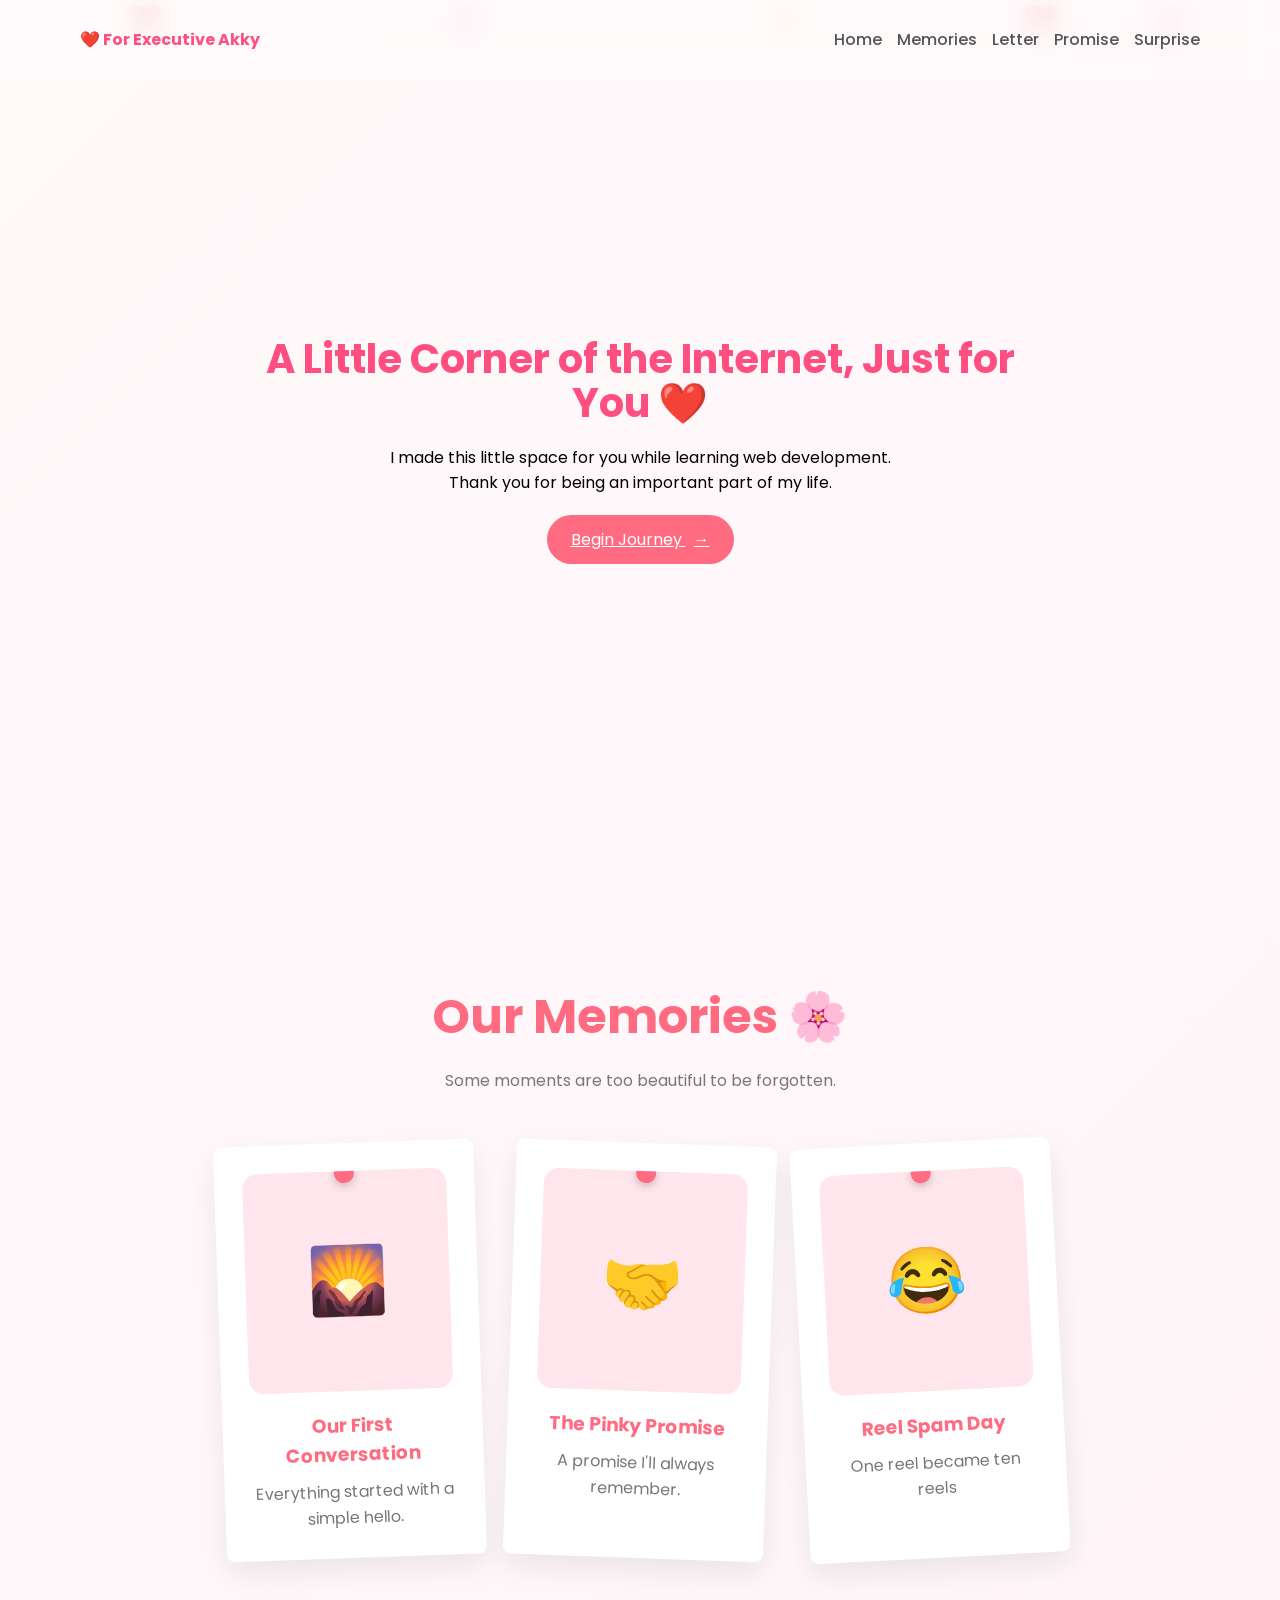
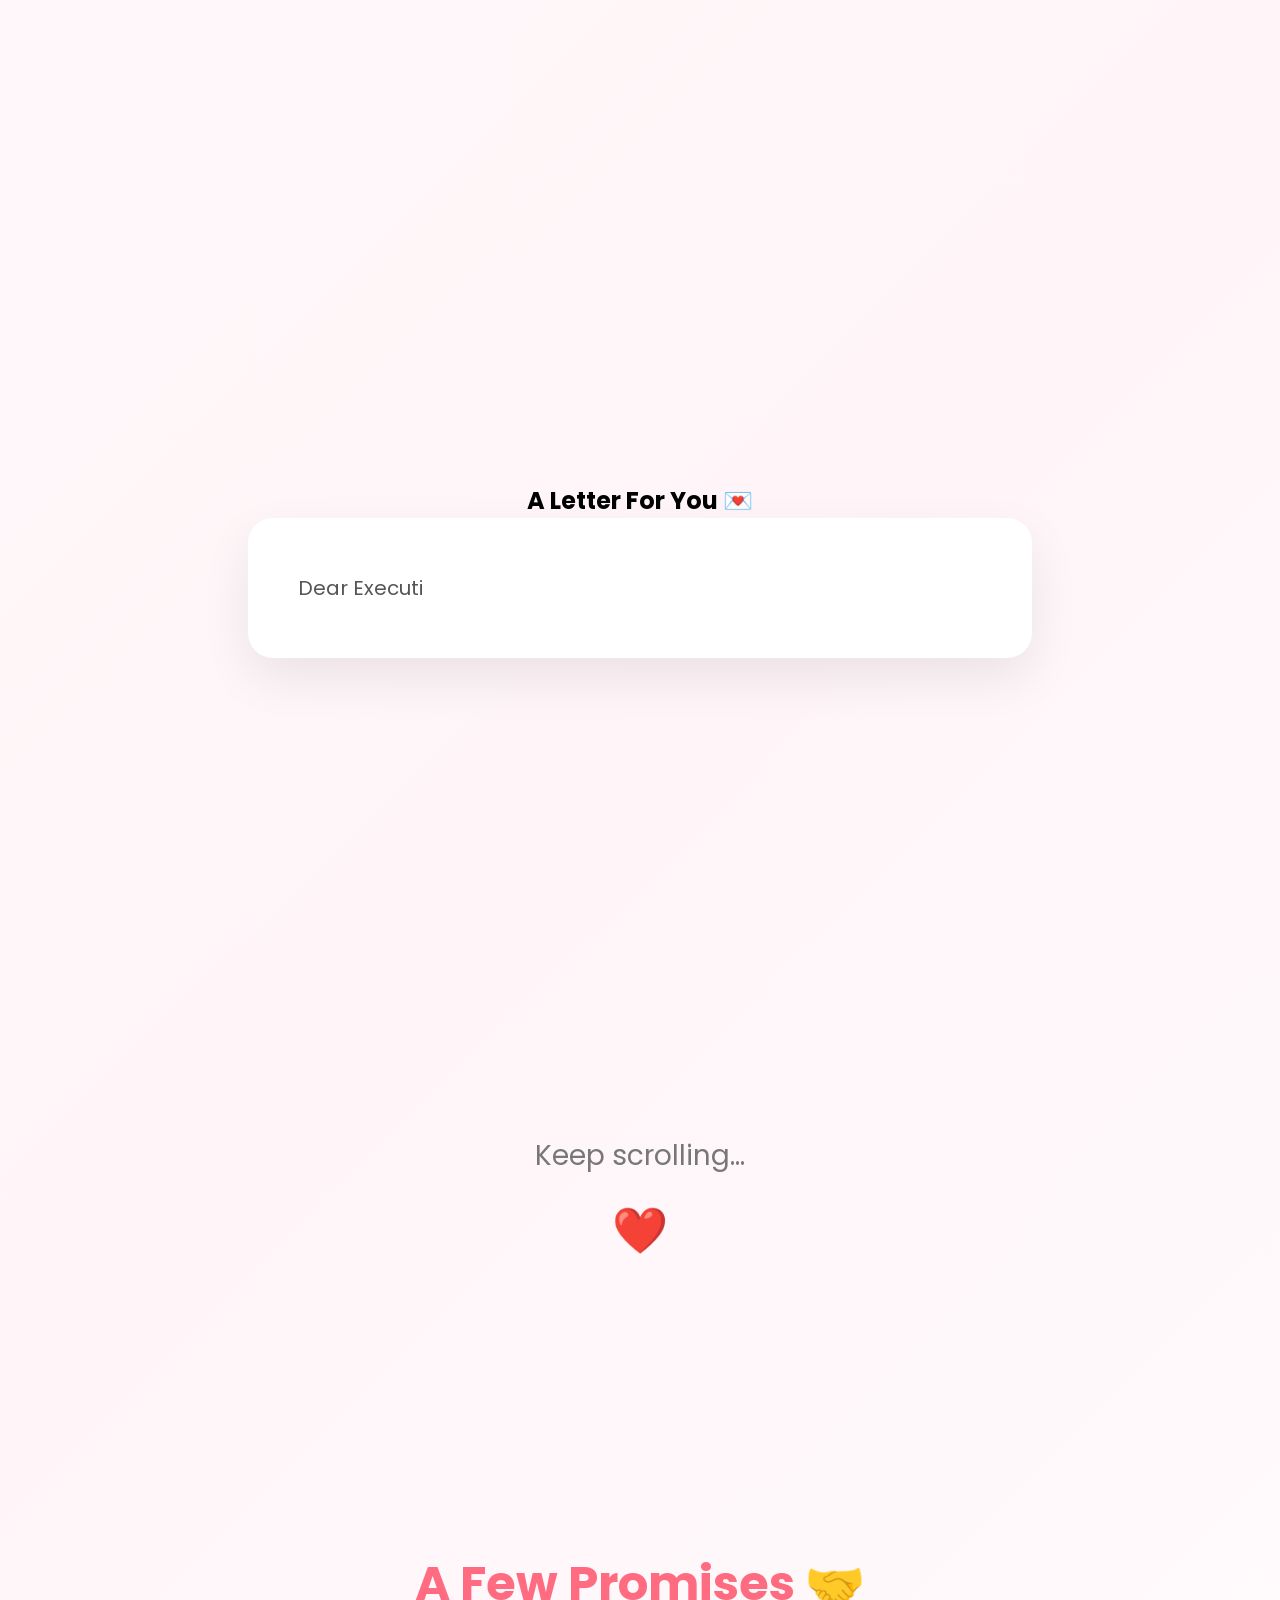
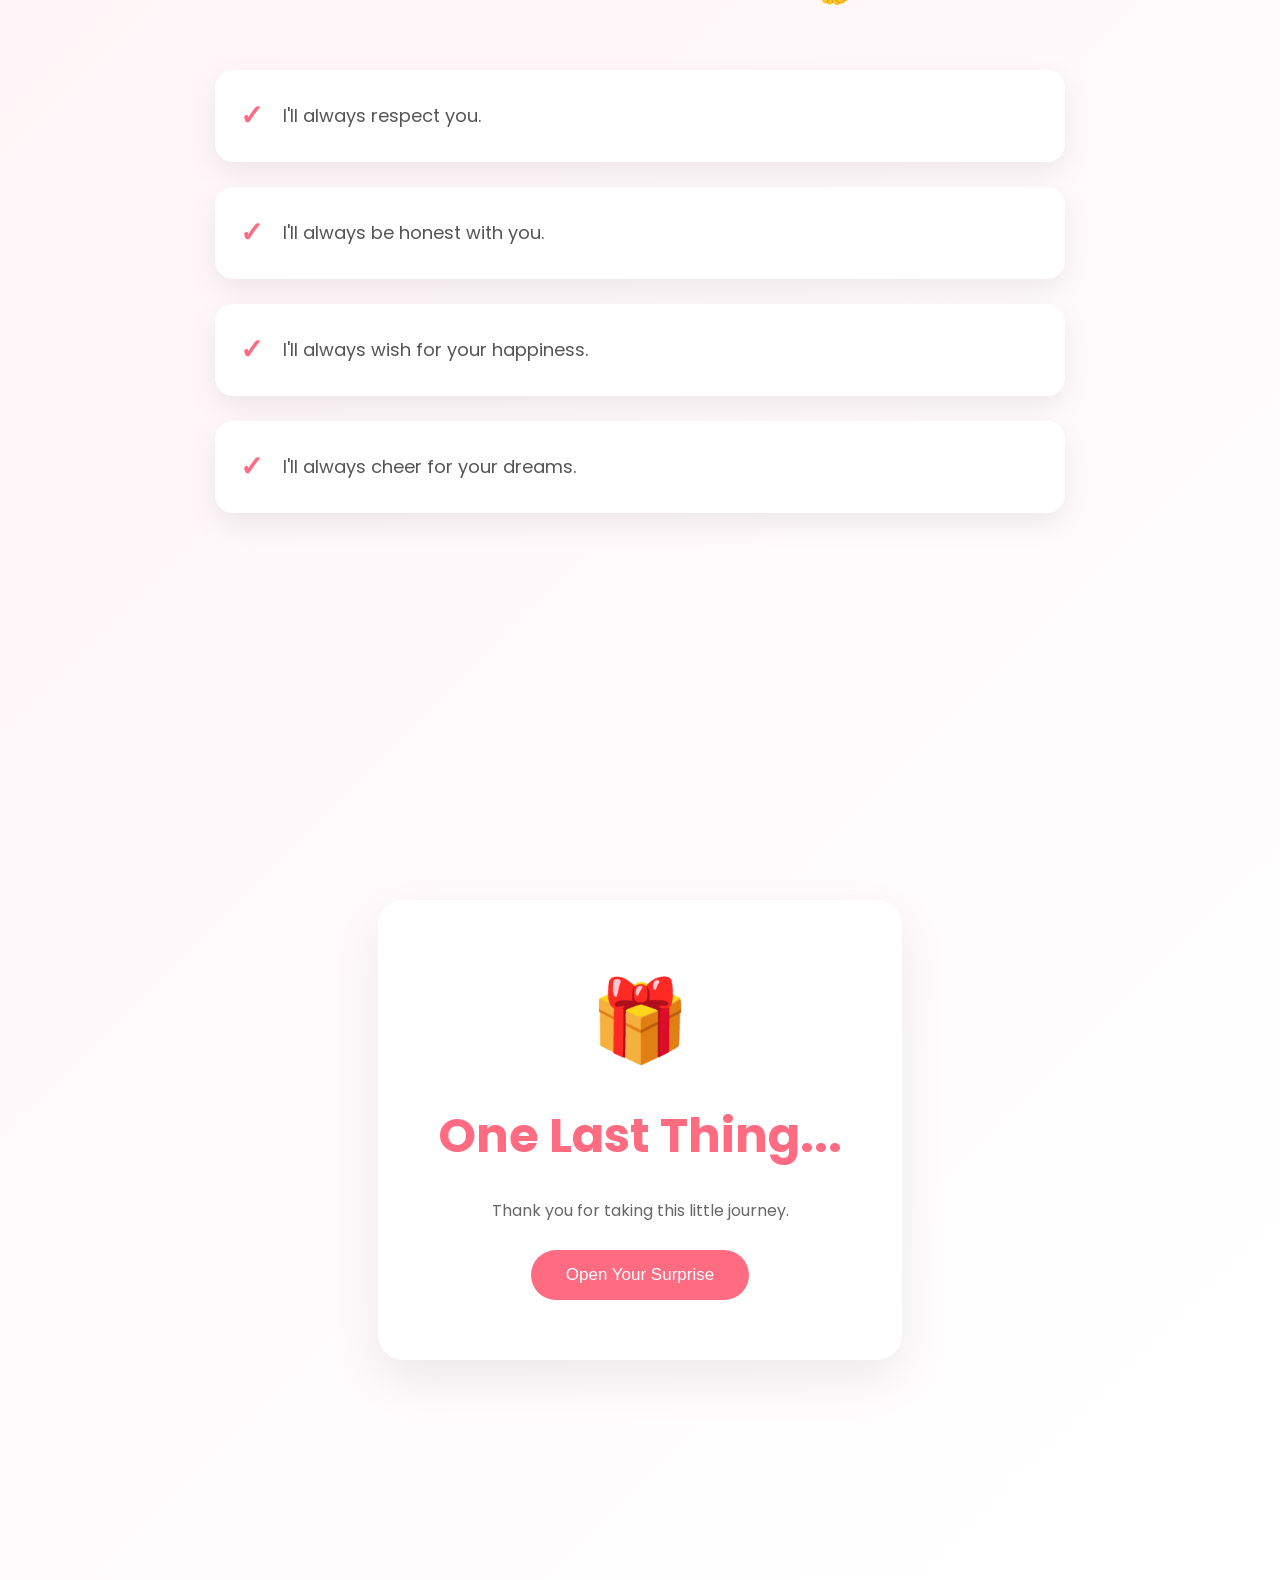
==== index.html @ 6af8c7a3 "Rename executive_akky.html to index.html" ====
<!DOCTYPE html>
<html>
    <head>
        <meta charset="UTF-8">

        <meta name="viewport"
        content="width=device-width, initial-scale=1.0">
        <title>For Executive Akky ❤️</title>
        <link rel ="stylesheet" href="akky.css">
        <link rel="preconnect" href="https://fonts.googleapis.com">

        <link rel="preconnect" href="https://fonts.gstatic.com" crossorigin>

        <link href="https://fonts.googleapis.com/css2?family=Poppins:wght@300;400;500;600;700&display=swap" rel="stylesheet">
    </head>
    <body>
        <div class="background">
            <span>❤️</span>
            <span>🌸</span>
            <span>✨</span>
            <span>❤️</span>
            <span>🌸</span>
        </div>
        
        <nav>
            <div class="logo">
                ❤️ For Executive Akky
            </div>
            <ul class="nav-links">
                <li><a href="">Home</a></li>
                <li><a href="">Memories</a></li>
                <li><a href="">Letter</a></li>
                <li><a href="">Promise</a></li>
                <li><a href="">Surprise</a></li>
            </ul>
        </nav>
        <section class="hero">
            <h1>A Little Corner of the Internet, Just for You ❤️</h1>
            <p>I made this little space for you while learning web development.<br>
            Thank you for being an important part of my life.</p>
            <a class="journey-btn" href="#memories" id="journeyBtn">Begin Journey <span>&rarr;</span></a>
        </section>
        <section id="memories" class="memories">

            <h2>Our Memories 🌸</h2>

            <p class="memory-text">
                Some moments are too beautiful to be forgotten.
            </p>

            <div class="memory-container">

                <div class="memory-card hidden">
                    <div class="photo">
                        <div class="pin"></div>
                        <div class="emoji">🌄</div>
                    </div>
                    <h3>Our First Conversation</h3>
                    <p>Everything started with a simple hello.</p>
                </div>

                <div class="memory-card hidden">
                    <div class="photo">
                        <div class="pin"></div>
                        <div class="emoji">🤝</div>
                    </div>
                    <h3>The Pinky Promise </h3>
                    <p>A promise I'll always remember.</p>
                </div>

                <div class="memory-card hidden">
                    <div class="photo">
                        <div class="pin"></div>
                        <div class="emoji">😂</div>
                    </div>
                    <h3>Reel Spam Day</h3>
                    <p>One reel became ten reels</p>
                </div>

            </div>

        </section>

        <section id="Letter" class="letter">
            <h2>A Letter For You 💌</h2>
            <div class="letter-box">
                <p id="typing-text"></p>
            </div>
        </section>

        <section class="scroll-message">
            <p>Keep scrolling...</p>
            <span>❤️</span>
        </section>

        <section id="promise" class="promise">

            <h2>A Few Promises 🤝</h2>

            <div class="promise-container">

                <div class="promise-item hidden">
                    <span>✓</span>
                    <p>I'll always respect you.</p>
                </div>

                <div class="promise-item hidden">
                    <span>✓</span>
                    <p>I'll always be honest with you.</p>
                </div>

                <div class="promise-item hidden">
                    <span>✓</span>
                    <p>I'll always wish for your happiness.</p>
                </div>

                <div class="promise-item hidden">
                    <span>✓</span>
                    <p>I'll always cheer for your dreams.</p>
                </div>

            </div>

        </section>

        <section id="surprise" class="surprise">

            <div class="gift-box">
                <div class="gift-icon">🎁</div>
                <h2>One Last Thing...</h2>
                <p>
                    Thank you for taking this little journey.
                </p>
                <button id="surpriseBtn">
                    Open Your Surprise
                </button>
            </div>

        </section>
        <script src="akky.js"></script>
    </body>
</html>
---- akky.css ----
*{
    margin: 0;
    padding: 0;
    box-sizing: border-box;
}
html{
    scroll-behavior: smooth;
}
body{
    font-family: "poppins", sans-serif;
    background: linear-gradient(
        135deg,#fff9fa,#fff5f8,#ffffff
    );
}
.background{
    position:fixed;
    inset:0;
    pointer-events:none;
    overflow:hidden;
    z-index:-1;
}
.background span{
    position:absolute;
    font-size:28px;
    animation:float 10s linear infinite;
    opacity:.18;
}
.background span:nth-child(1){
    left:10%;
    animation-delay:0s;
    animation-duration: 8s;
}
.background span:nth-child(2){
    left:35%;
    animation-delay:4s;
    animation-duration: 10s;
}
.background span:nth-child(3){
    left:60%;
    animation-delay:8s;
    animation-duration: 7s;
}
.background span:nth-child(4){
    left:80%;
    animation-delay:12s;
    animation-duration: 9s;
}
.background span:nth-child(5){
    left:90%;
    animation-delay:16s;
    animation-duration: 6s;
}
@keyframes float{
    from{
        transform:translateY(110vh);
    }
    to{
        transform:translateY(-120vh);
    }
}
nav{
    position: fixed;
    top: 0;
    left: 0;
    width: 100%;
    height: 80px;
    display: flex;
    justify-content: space-between;
    align-items: center;
    padding: 0 80px;
    background: rgba(255,255,255,0.25);
    backdrop-filter: blur(12px);
    -webkit-backdrop-filter: blur(12px);
    border-bottom: 1px solid rgba(255,255,255,0.3);
    z-index: 1000;

}
.nav-links{
    display: flex;
    gap: 15px;
    list-style: none;
}
.nav-links a{
    text-decoration: none;
    color: #555;
    font-weight: 500;
    position: relative;
}
.nav-links a::after{
    content: "";
    position: absolute;
    left: 0;
    bottom: -5px;
    width: 0%;
    height: 2px;
    background: #ff6b81;
    transition: 0.3s;
}
.nav-links a:hover::after{
    width:100%;
}
.logo{
    font-size: 1rem;
    font-weight: 700;
    color: #ff4f81;
}
.hero{
    display: flex;
    flex-direction: column;
    align-items: center;
    justify-content: center;
    text-align: center;
    height: calc(100vh - 80px);
    gap:20px;
    padding-top: 80px;
}
.hero h1{
    font-size: 2.5rem;
    font-weight: 700;
    line-height: 1.1;
    color: #ff4f81;
    max-width: 800px;
}
.hero p{
    font-size: 16px;
    padding: 0 20px;
}
.journey-btn{
    background: #ff6b81;
    color: white;
    border: none;
    padding: 12px 24px;
    border-radius: 30px;
    font-size: 16px;
    cursor: pointer;
    transition: all 0.3s ease;
}

.journey-btn:hover{
    background: #ff4f6f;
    transform: translateY(-4px);
    box-shadow: 0 15px 30px rgba(255,120,140,0.35);
}

.journey-btn span{
    margin-left: 8px;
    transition: 0.3s;
}

.journey-btn:hover span{
    margin-left: 14px;
}
.memories{
    min-height: 100vh;
    display: flex;
    flex-direction: column;
    justify-content: center;
    align-items: center;
    text-align: center;
    padding: 80px;
}
.memories h2{
    font-size: 3rem;
    color: #ff6b81;
    margin-bottom: 15px;
}
.memory-text{
    color:#777;
    margin-bottom: 50px;
}
.memory-container{
    display: flex;
    gap: 30px;
    flex-wrap: wrap;
    justify-content: center;
}
.memory-card{
    width:260px;
    background: #ffffff;
    padding: 20px;
    border-radius: 8px;
    border:8px solid white;
    box-shadow: 0 12px 30px rgba(0,0,0,0.08);
    transition: 0.4s ease;
    cursor: pointer;
}
.memory-card:hover{
    transform: translateY(-15px) rotate(0deg) scale(1.03);
    box-shadow: 0 20px 40px rgba(255, 107,129,0.2);
}
.photo{
    position: relative;
    width:100%;
    height: 220px;
    background: #ffe5ec;
    border-radius: 15px;
    display: flex;
    justify-content: center;
    align-items: center;
    overflow: hidden;
}
.pin{
    position:absolute;
    top:-8px;
    width:20px;
    height:20px;
    background: #ff6b81;
    border-radius: 50%;
    box-shadow: 0 3px 8px rgba(0,0,0,0.2);
}
.emoji{
    font-size: 65px;
}
.memory-card h3{
    margin-top: 20px;
    color: #ff6b81;
}
.memory-card p{
    margin-top: 10px;
    color: #777;
    line-height: 1.6;
}
.memory-card:nth-child(1){
    transform: rotate(-2deg);
}
.memory-card:nth-child(2){
    transform: rotate(2deg);
}
.memory-card:nth-child(3){
    transform: rotate(-3deg);
}
.letter{
    min-height: 100vh;
    display: flex;
    flex-direction: column;
    justify-content: center;
    align-items: center;
    padding: 80px;
}
.letter-box{
    width:70%;
    max-width: 900px;
    background: white;
    padding: 50px;
    border-radius: 25px;
    box-shadow: 0 20px 50px rgba(0,0,0,0.08);
}
#typing-text{
    font-size:20px;
    line-height: 2;
    color: #555;
}

.hidden{
    opacity: 0;
    transform: translateY(60px);
    transition: all 0.8s ease;
}
.show{
    opacity: 1;
    transform: translateY(0);
}
.scroll-message{
    min-height: 40vh;
    display: flex;
    flex-direction: column;
    justify-content: center;
    align-items: center;
}
.scroll-message p{
    font-size: 28px;
    color: #777;
    margin-bottom: 20px;
}
.scroll-message span{
    font-size: 45px;
    animation:heartbeat 1.5s infinite;
}

@keyframes heartbeat{
    0%{
        transform: scale(1);
    }
    50%{
        transform: scale(1.2);
    }
    100%{
        transform: scale(1);
    }
}

.promise{
    min-height:100vh;
    display: flex;
    flex-direction: column;
    justify-content: center;
    align-items: center;
    padding: 80px;
}
.promise h2{
    font-size: 3rem;
    color: #ff6b81;
    margin-bottom: 50px;
}
.promise-container{
    width: 100%;
    max-width: 850px;
    display: flex;
    flex-direction: column;
    gap: 25px;
}
.promise-item{
    background: white;
    padding: 25px;
    border-radius: 18px;
    display: flex;
    align-items: center;
    gap: 20px;
    box-shadow:0 10px 30px rgba(0,0,0,0.08) ;
}
.promise-item span{
    font-size: 28px;
    color: #ff6b81;
    font-weight: bold;
}
.promise-item p{
    color: #555;
    font-size: 18px;
}
.surprise{
    min-height: 100vh;
    display: flex;
    justify-content: center;
    align-items: center;
    padding: 80px;
}
.gift-box{
    background: white;
    padding: 60px;
    border-radius: 25px;
    text-align: center;
    max-width: 700px;
    box-shadow: 0 20px 50px rgba(0,0,0,0.08);
}
.gift-icon{
    font-size: 80px;
    margin-bottom: 20px;
}
.gift-box h2{
    color: #ff6b81;
    font-size: 3rem;
}
.gift-box p{
    color: #666;
    margin: 25px 0;
    line-height: 1.8;
}
#surpriseBtn{
    background:#ff6b81;
    color:white;
    border:none;
    padding:15px 35px;
    border-radius:40px;
    cursor:pointer;
    font-size:17px;
    transition:.3s;
}
#surpriseBtn:hover{
    transform: translateY(-5px);
    background: #ff4f81;
}
@media (max-width:768px){
    nav{
        padding: 0 20px;
        height: 70px;
    }
}
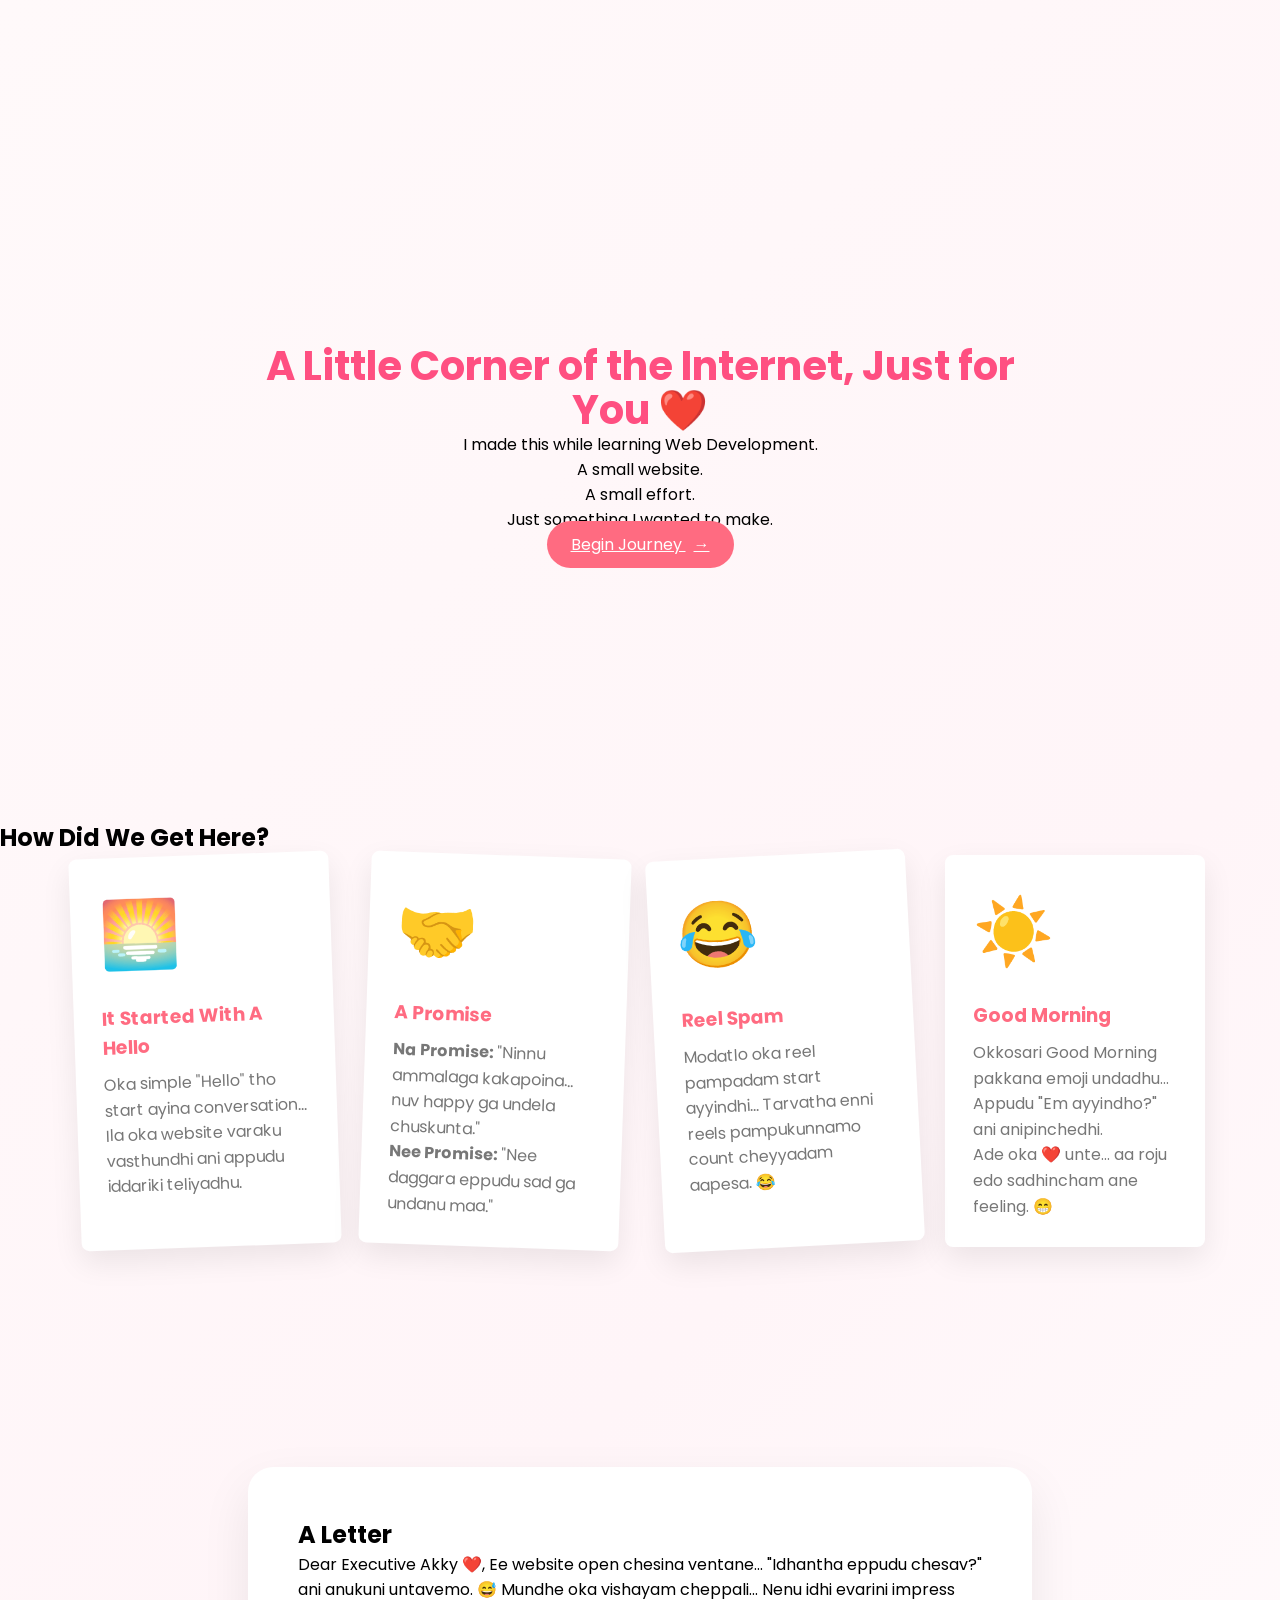
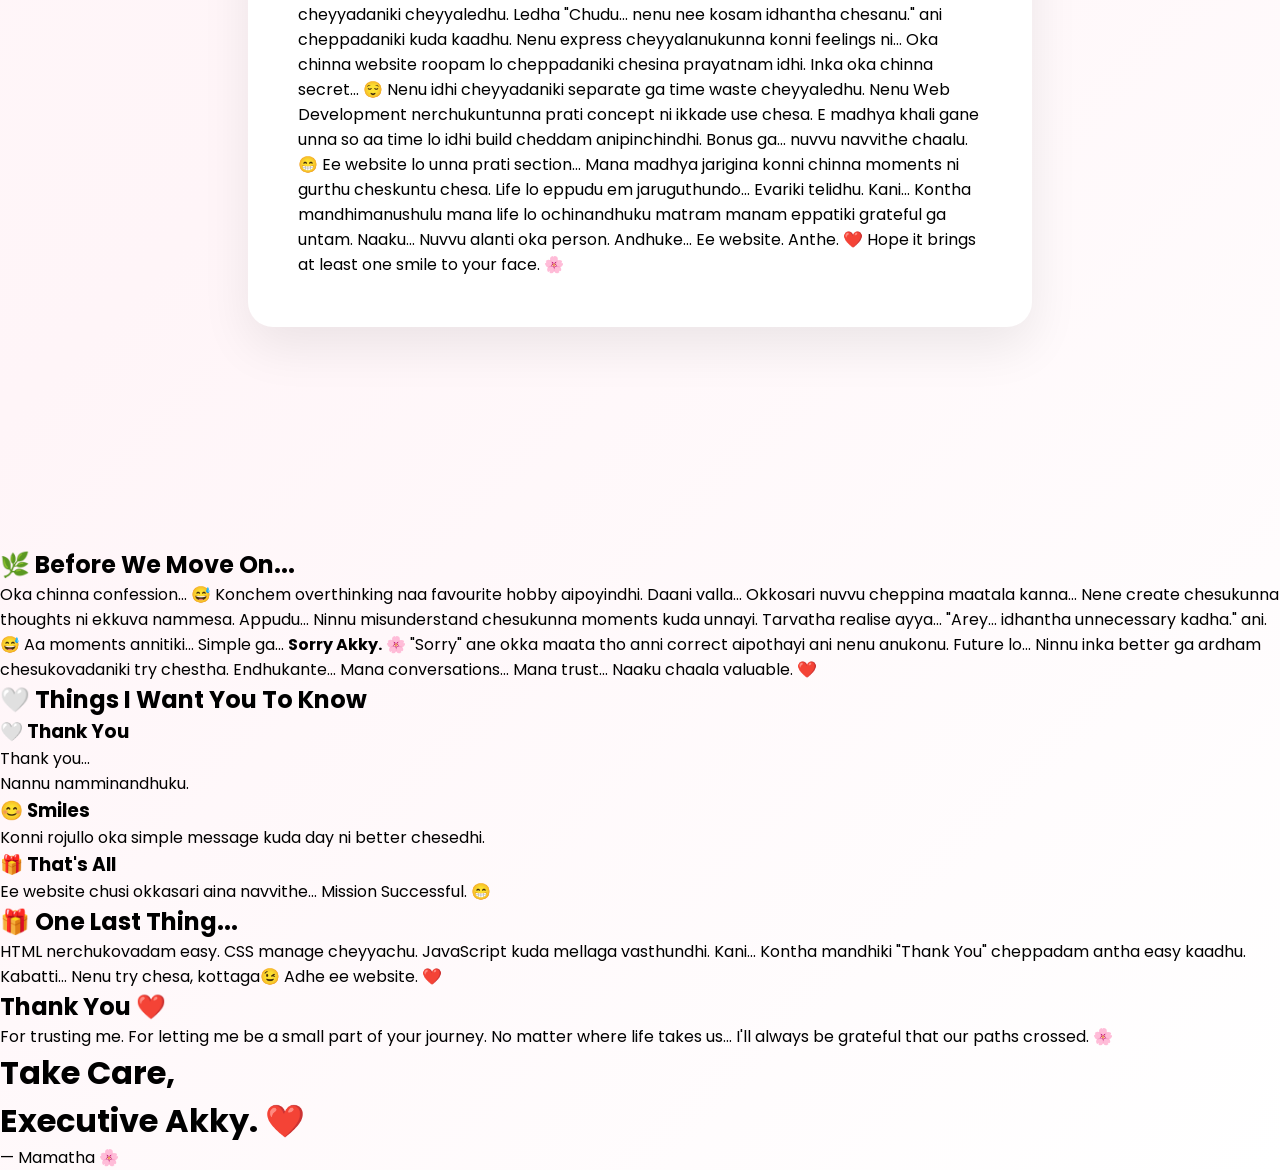
==== commit e39c7533: "Refactor index.html structure and content" ====
--- a/index.html
+++ b/index.html
@@ -1,142 +1,419 @@
 <!DOCTYPE html>
-<html>
-    <head>
-        <meta charset="UTF-8">
-
-        <meta name="viewport"
-        content="width=device-width, initial-scale=1.0">
-        <title>For Executive Akky ❤️</title>
-        <link rel ="stylesheet" href="akky.css">
-        <link rel="preconnect" href="https://fonts.googleapis.com">
-
-        <link rel="preconnect" href="https://fonts.gstatic.com" crossorigin>
-
-        <link href="https://fonts.googleapis.com/css2?family=Poppins:wght@300;400;500;600;700&display=swap" rel="stylesheet">
-    </head>
-    <body>
-        <div class="background">
-            <span>❤️</span>
-            <span>🌸</span>
-            <span>✨</span>
-            <span>❤️</span>
-            <span>🌸</span>
+<html lang="en">
+<head>
+    <meta charset="UTF-8">
+    <meta name="viewport" content="width=device-width, initial-scale=1.0">
+    <title>For Executive Akky ❤️</title>
+
+    <link rel="stylesheet" href="akky.css">
+
+    <link rel="preconnect" href="https://fonts.googleapis.com">
+    <link rel="preconnect" href="https://fonts.gstatic.com" crossorigin>
+
+    <link href="https://fonts.googleapis.com/css2?family=Poppins:wght@300;400;500;600;700&display=swap" rel="stylesheet">
+</head>
+
+<body>
+
+
+
+
+<!-- ================= HERO ================= -->
+
+<section id="hero" class="hero">
+
+    <div class="hero-content">
+
+        <h1>
+            A Little Corner of the Internet,
+            Just for You ❤️
+        </h1>
+
+        <p>
+
+            I made this while learning
+            Web Development.
+
+            <br>
+
+            A small website.<br>
+            A small effort.<br>
+            Just something I wanted to make.
+        </p>
+
+        <a href="#journey" class="journey-btn">
+
+            Begin Journey
+            <span>&rarr;</span>
+
+        </a>
+
+    </div>
+
+</section>
+
+
+<!-- ================= HOW DID WE GET HERE ================= -->
+
+<section id="journey" class="journey">
+
+    <h2>How Did We Get Here?</h2>
+
+
+    <div class="memory-container">
+
+
+        <div class="memory-card">
+
+            <div class="emoji">🌅</div>
+
+            <h3>It Started With A Hello</h3>
+
+            <p>
+
+                Oka simple "Hello" tho start ayina conversation...
+
+                Ila oka website varaku vasthundhi ani
+
+                appudu iddariki teliyadhu.
+
+            </p>
+
         </div>
-        
-        <nav>
-            <div class="logo">
-                ❤️ For Executive Akky
-            </div>
-            <ul class="nav-links">
-                <li><a href="">Home</a></li>
-                <li><a href="">Memories</a></li>
-                <li><a href="">Letter</a></li>
-                <li><a href="">Promise</a></li>
-                <li><a href="">Surprise</a></li>
-            </ul>
-        </nav>
-        <section class="hero">
-            <h1>A Little Corner of the Internet, Just for You ❤️</h1>
-            <p>I made this little space for you while learning web development.<br>
-            Thank you for being an important part of my life.</p>
-            <a class="journey-btn" href="#memories" id="journeyBtn">Begin Journey <span>&rarr;</span></a>
-        </section>
-        <section id="memories" class="memories">
-
-            <h2>Our Memories 🌸</h2>
-
-            <p class="memory-text">
-                Some moments are too beautiful to be forgotten.
+
+
+
+        <div class="memory-card">
+
+            <div class="emoji">🤝</div>
+
+            <h3>A Promise</h3>
+
+            <p>
+
+                <strong>Na Promise:</strong>
+
+                "Ninnu ammalaga kakapoina...
+
+                nuv happy ga undela chuskunta."
+
+                <br>
+
+                <strong>Nee Promise:</strong>
+
+                "Nee daggara eppudu sad ga undanu maa."
+
             </p>
 
-            <div class="memory-container">
-
-                <div class="memory-card hidden">
-                    <div class="photo">
-                        <div class="pin"></div>
-                        <div class="emoji">🌄</div>
-                    </div>
-                    <h3>Our First Conversation</h3>
-                    <p>Everything started with a simple hello.</p>
-                </div>
-
-                <div class="memory-card hidden">
-                    <div class="photo">
-                        <div class="pin"></div>
-                        <div class="emoji">🤝</div>
-                    </div>
-                    <h3>The Pinky Promise </h3>
-                    <p>A promise I'll always remember.</p>
-                </div>
-
-                <div class="memory-card hidden">
-                    <div class="photo">
-                        <div class="pin"></div>
-                        <div class="emoji">😂</div>
-                    </div>
-                    <h3>Reel Spam Day</h3>
-                    <p>One reel became ten reels</p>
-                </div>
-
-            </div>
-
-        </section>
-
-        <section id="Letter" class="letter">
-            <h2>A Letter For You 💌</h2>
-            <div class="letter-box">
-                <p id="typing-text"></p>
-            </div>
-        </section>
-
-        <section class="scroll-message">
-            <p>Keep scrolling...</p>
-            <span>❤️</span>
-        </section>
-
-        <section id="promise" class="promise">
-
-            <h2>A Few Promises 🤝</h2>
-
-            <div class="promise-container">
-
-                <div class="promise-item hidden">
-                    <span>✓</span>
-                    <p>I'll always respect you.</p>
-                </div>
-
-                <div class="promise-item hidden">
-                    <span>✓</span>
-                    <p>I'll always be honest with you.</p>
-                </div>
-
-                <div class="promise-item hidden">
-                    <span>✓</span>
-                    <p>I'll always wish for your happiness.</p>
-                </div>
-
-                <div class="promise-item hidden">
-                    <span>✓</span>
-                    <p>I'll always cheer for your dreams.</p>
-                </div>
-
-            </div>
-
-        </section>
-
-        <section id="surprise" class="surprise">
-
-            <div class="gift-box">
-                <div class="gift-icon">🎁</div>
-                <h2>One Last Thing...</h2>
-                <p>
-                    Thank you for taking this little journey.
-                </p>
-                <button id="surpriseBtn">
-                    Open Your Surprise
-                </button>
-            </div>
-
-        </section>
-        <script src="akky.js"></script>
-    </body>
+        </div>
+
+
+
+        <div class="memory-card">
+
+            <div class="emoji">😂</div>
+
+            <h3>Reel Spam</h3>
+
+            <p>
+
+                Modatlo oka reel pampadam start ayyindhi...
+
+                Tarvatha enni reels pampukunnamo
+
+                count cheyyadam aapesa. 😂
+
+            </p>
+
+        </div>
+
+
+
+        <div class="memory-card">
+
+            <div class="emoji">☀️</div>
+
+            <h3>Good Morning</h3>
+
+            <p>
+
+                Okkosari Good Morning pakkana emoji undadhu...
+
+                Appudu "Em ayyindho?"
+
+                ani anipinchedhi.
+
+                <br>
+
+                Ade oka ❤️ unte...
+
+                aa roju edo sadhincham ane feeling. 😁
+
+            </p>
+
+        </div>
+
+    </div>
+
+</section>
+
+
+<!-- ================= LETTER ================= -->
+
+<section id="letter" class="letter">
+
+    <div class="letter-box">
+
+        <h2> A Letter</h2>
+
+        <div class="letter-content">
+
+            <p>
+
+                Dear Executive Akky ❤️,
+
+                Ee website open chesina ventane...
+
+                "Idhantha eppudu chesav?"
+                ani anukuni untavemo. 😅
+
+                Mundhe oka vishayam cheppali...
+
+                Nenu idhi evarini impress cheyyadaniki cheyyaledhu.
+
+                Ledha "Chudu...
+                nenu nee kosam idhantha chesanu."
+
+                ani cheppadaniki kuda kaadhu.
+
+                Nenu express cheyyalanukunna konni feelings ni...
+
+                Oka chinna website roopam lo cheppadaniki chesina prayatnam idhi.
+
+                Inka oka chinna secret... 😌
+
+                Nenu idhi cheyyadaniki separate ga time waste cheyyaledhu.
+
+                Nenu Web Development nerchukuntunna prati concept ni ikkade use chesa.
+
+                E madhya khali gane unna 
+                so aa time lo idhi build cheddam anipinchindhi.
+
+                Bonus ga...
+
+                nuvvu navvithe chaalu. 😁
+
+                Ee website lo unna prati section...
+
+                Mana madhya jarigina konni chinna moments ni gurthu cheskuntu chesa.
+
+                Life lo eppudu em jaruguthundo...
+
+                Evariki telidhu.
+
+                Kani...
+
+                Kontha mandhimanushulu mana life lo ochinandhuku matram
+
+                manam eppatiki grateful ga untam.
+
+                Naaku...
+
+                Nuvvu alanti oka person.
+
+                Andhuke...
+
+                Ee website.
+
+                Anthe. ❤️
+
+                Hope it brings at least one smile to your face. 🌸
+
+            </p>
+
+        </div>
+
+    </div>
+
+</section>
+
+
+
+<!-- ================= APOLOGY ================= -->
+
+<section id="apology" class="apology">
+
+<h2>🌿 Before We Move On...</h2>
+
+<div class="apology-box">
+
+<p>
+
+Oka chinna confession... 😅
+
+Konchem overthinking naa favourite hobby aipoyindhi.
+
+Daani valla...
+
+Okkosari nuvvu cheppina maatala kanna...
+
+Nene create chesukunna thoughts ni ekkuva nammesa.
+
+Appudu...
+
+Ninnu misunderstand chesukunna moments kuda unnayi.
+
+Tarvatha realise ayya...
+
+"Arey... idhantha unnecessary kadha."
+
+ani. 😅
+
+Aa moments annitiki...
+
+Simple ga...
+
+<b>Sorry Akky.</b> 🌸
+
+"Sorry" ane okka maata tho anni correct aipothayi ani nenu anukonu.
+
+Future lo...
+
+Ninnu inka better ga ardham chesukovadaniki try chestha.
+
+Endhukante...
+
+Mana conversations...
+
+Mana trust...
+
+Naaku chaala valuable. ❤️
+
+</p>
+
+</div>
+
+</section>
+
+
+<!-- ================= THINGS ================= -->
+
+<section id="thoughts" class="thoughts">
+
+<h2>🤍 Things I Want You To Know</h2>
+
+<div class="thought-container">
+
+<div class="thought-card">
+<h3>🤍 Thank You</h3>
+<p>Thank you...<br> Nannu namminandhuku.</p>
+</div>
+
+<div class="thought-card">
+<h3>😊 Smiles</h3>
+<p>Konni rojullo oka simple message kuda day ni better chesedhi.</p>
+</div>
+
+<div class="thought-card">
+<h3>🎁 That's All</h3>
+<p>Ee website chusi okkasari aina navvithe... Mission Successful. 😁</p>
+</div>
+
+</div>
+
+</section>
+
+
+<!-- ================= ENDING ================= -->
+
+<section id="ending" class="ending">
+
+<h2>🎁 One Last Thing...</h2>
+
+<p>
+
+HTML nerchukovadam easy.
+
+CSS manage cheyyachu.
+
+JavaScript kuda mellaga vasthundhi.
+
+Kani...
+
+Kontha mandhiki 
+
+"Thank You"
+
+cheppadam antha easy kaadhu.
+
+Kabatti...
+
+Nenu try chesa, kottaga😉
+
+Adhe ee website. ❤️
+
+</p>
+
+</section>
+
+
+
+<!-- ================= THANK YOU ================= -->
+
+<section class="thank-you">
+
+<h2>Thank You ❤️</h2>
+
+<p>
+
+For trusting me.
+
+For letting me be
+
+a small part of your journey.
+
+No matter where life takes us...
+
+I'll always be grateful that
+
+our paths crossed.
+
+🌸
+
+</p>
+
+</section>
+
+
+<!-- ================= FINAL GOODBYE ================= -->
+
+
+
+    <div class="black-screen">
+
+    <div class="black-content">
+
+        <h1>
+
+            Take Care,
+
+            <br>
+
+            Executive Akky. ❤️
+
+        </h1>
+
+        <p>
+
+            — Mamatha 🌸
+
+        </p>
+
+    </div>
+
+    </div>
+
+<script src="akky.js"></script>
+
+</body>
 </html>
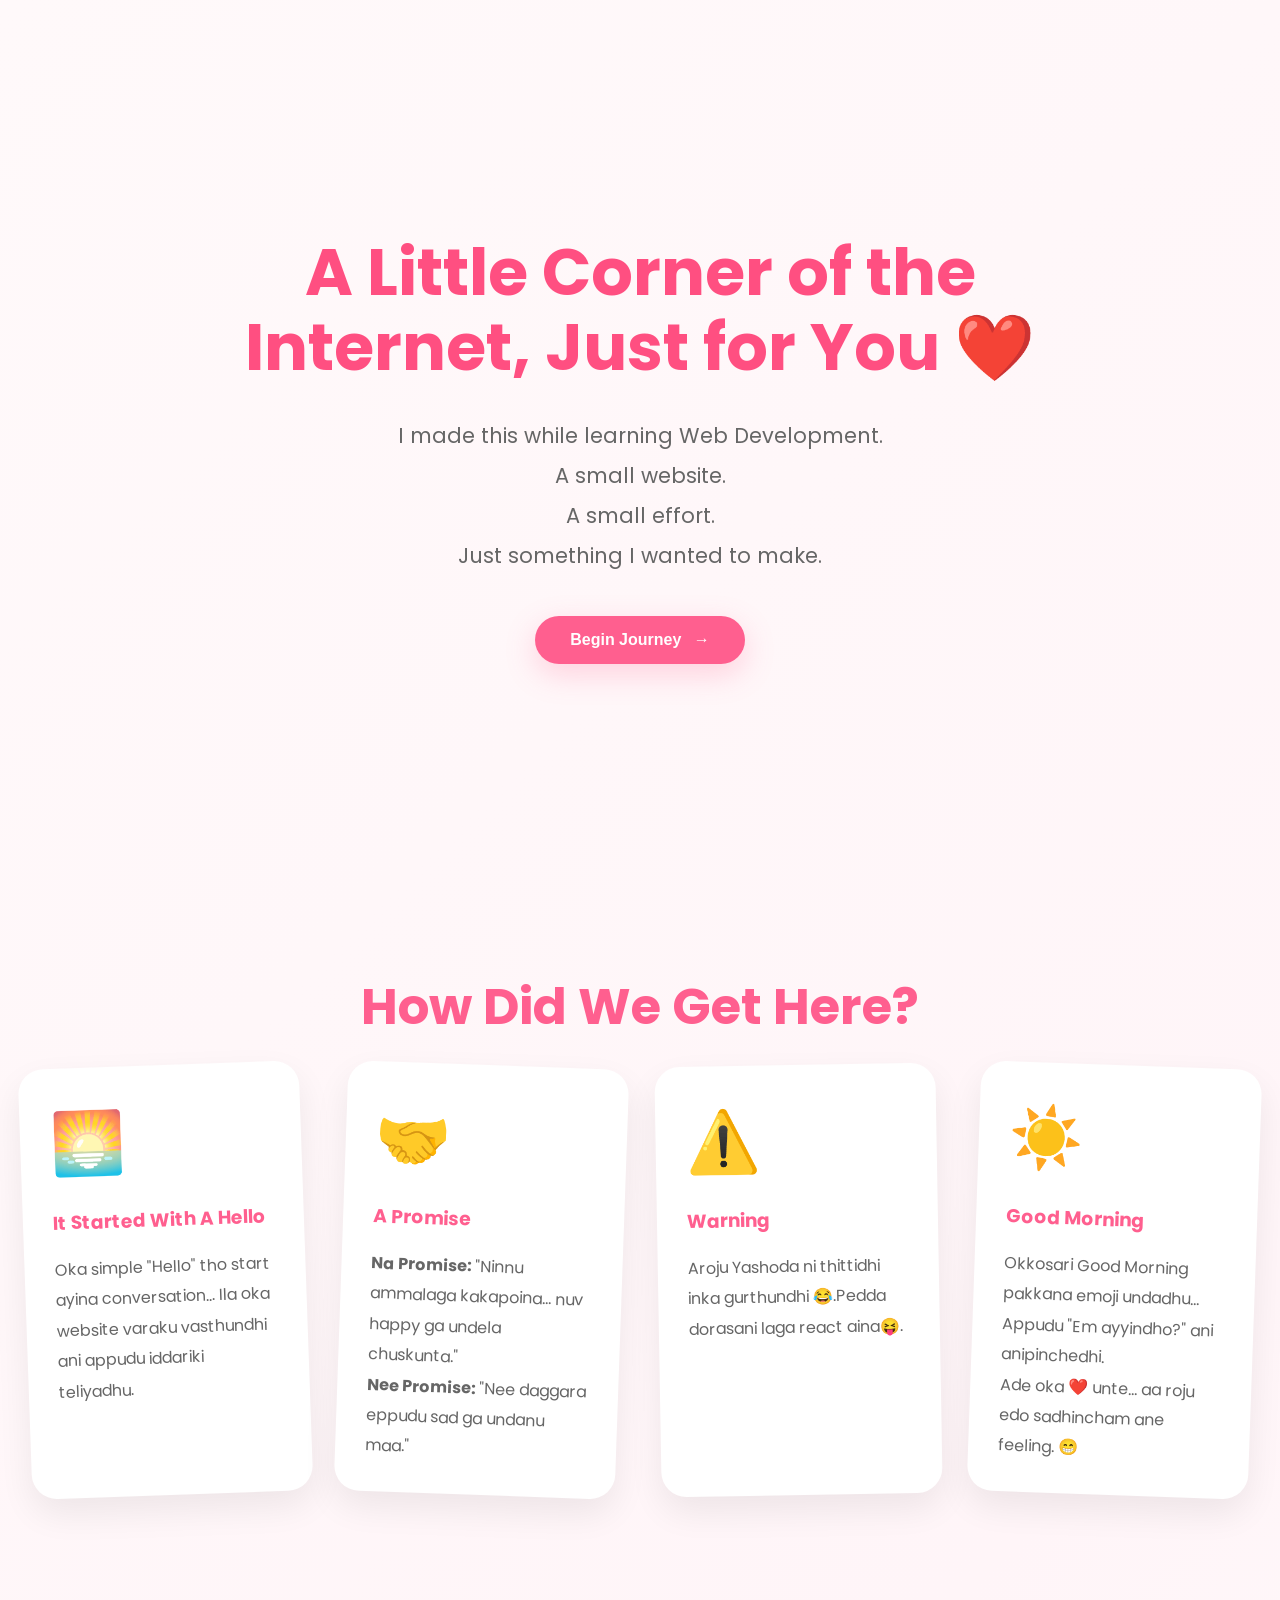
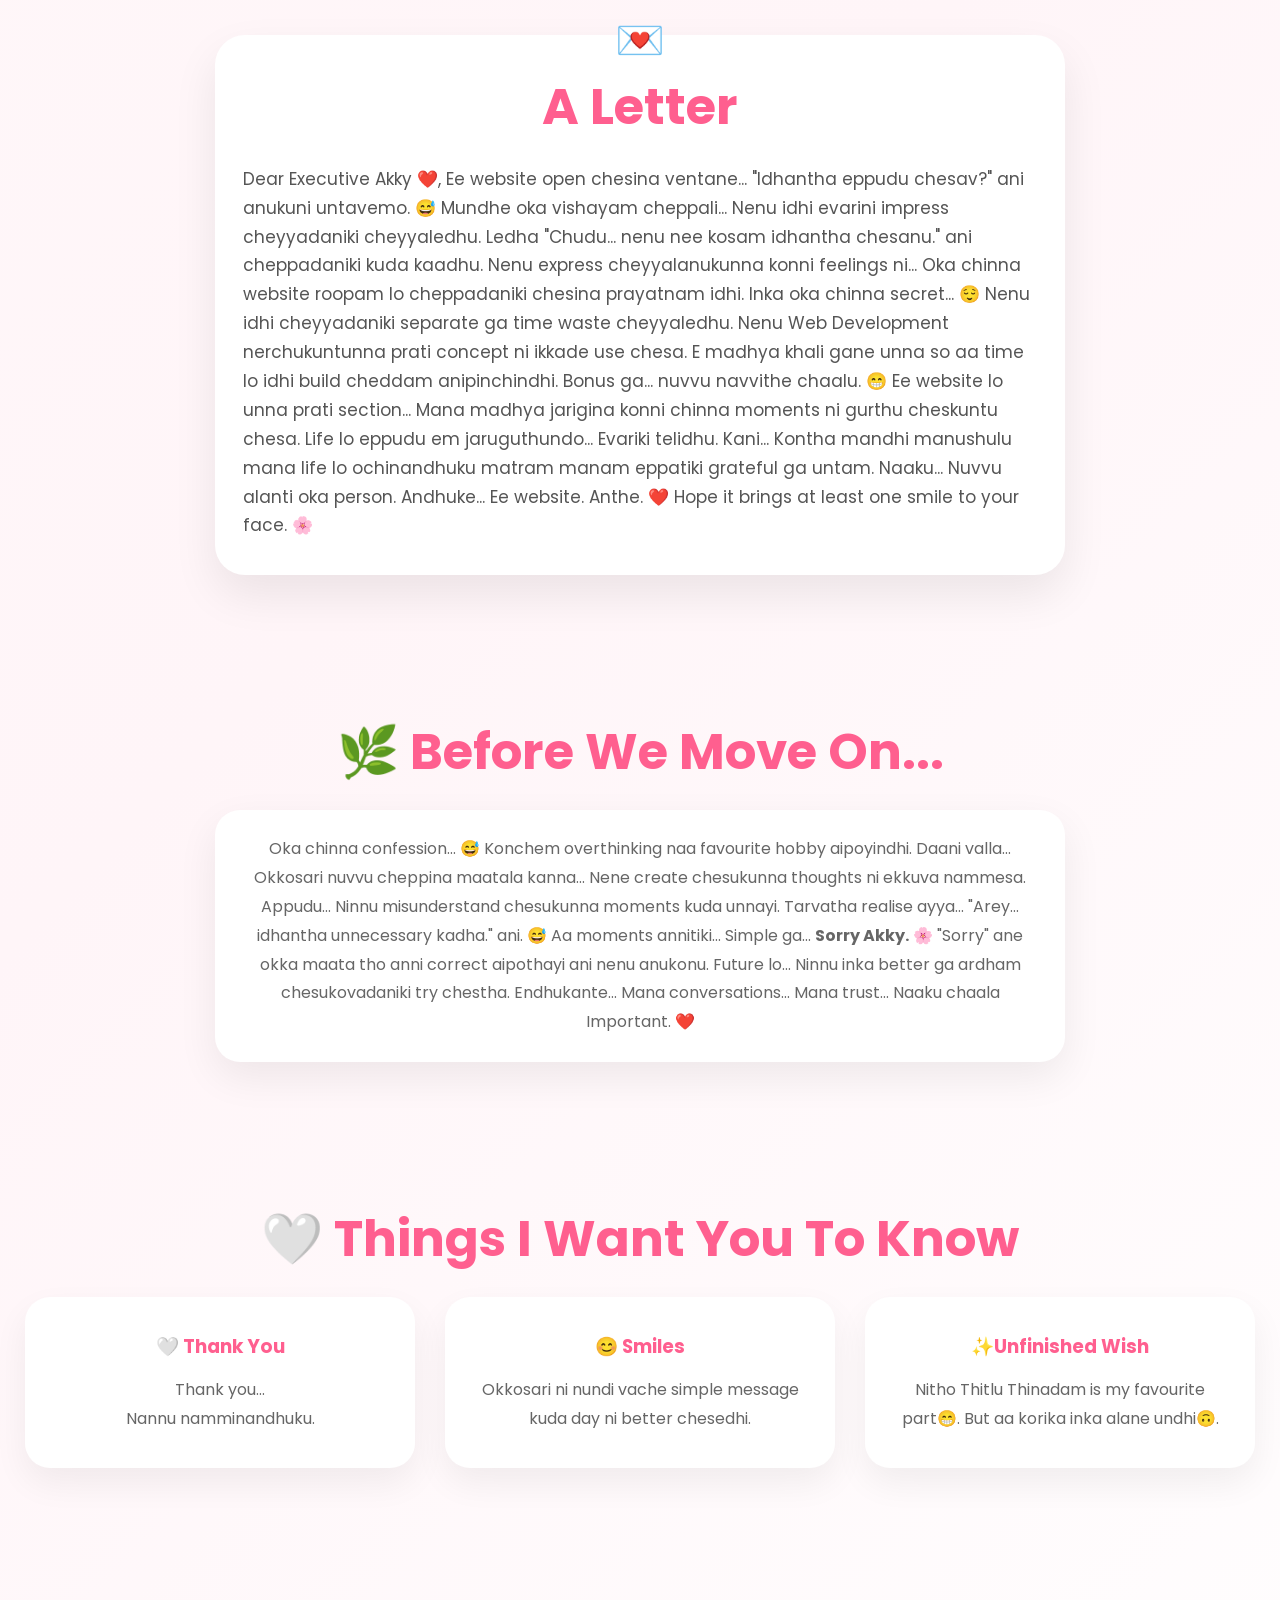
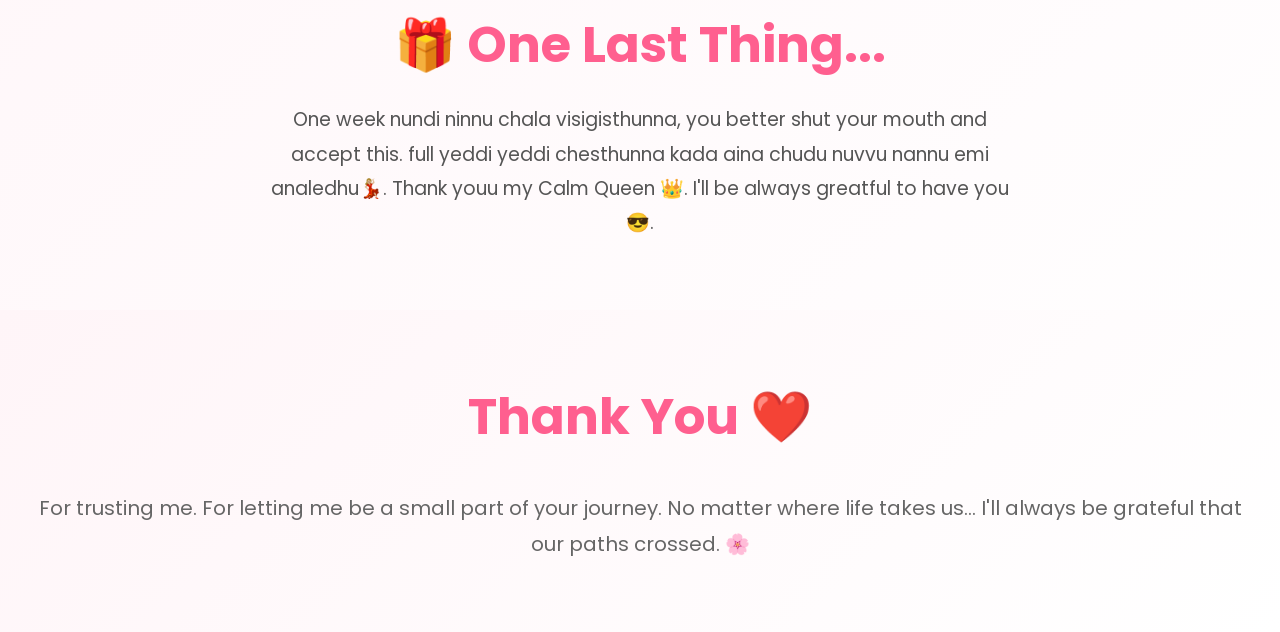
==== commit e8041e28: "Update index.html" ====
--- a/index.html
+++ b/index.html
@@ -111,17 +111,13 @@
 
         <div class="memory-card">
 
-            <div class="emoji">😂</div>
-
-            <h3>Reel Spam</h3>
+            <div class="emoji">⚠️</div>
+
+            <h3>Warning</h3>
 
             <p>
 
-                Modatlo oka reel pampadam start ayyindhi...
-
-                Tarvatha enni reels pampukunnamo
-
-                count cheyyadam aapesa. 😂
+                Aroju Yashoda ni thittidhi inka gurthundhi 😂.Pedda dorasani laga react aina😝.
 
             </p>
 
@@ -213,7 +209,7 @@
 
                 Kani...
 
-                Kontha mandhimanushulu mana life lo ochinandhuku matram
+                Kontha mandhi manushulu mana life lo ochinandhuku matram
 
                 manam eppatiki grateful ga untam.
 
@@ -287,7 +283,7 @@
 
 Mana trust...
 
-Naaku chaala valuable. ❤️
+Naaku chaala Important. ❤️
 
 </p>
 
@@ -311,12 +307,12 @@
 
 <div class="thought-card">
 <h3>😊 Smiles</h3>
-<p>Konni rojullo oka simple message kuda day ni better chesedhi.</p>
+<p>Okkosari ni nundi vache simple message kuda day ni better chesedhi.</p>
 </div>
 
 <div class="thought-card">
-<h3>🎁 That's All</h3>
-<p>Ee website chusi okkasari aina navvithe... Mission Successful. 😁</p>
+<h3>✨Unfinished Wish</h3>
+<p>Nitho Thitlu Thinadam is my favourite part😁. But aa korika inka alane undhi🙃. </p>
 </div>
 
 </div>
@@ -331,26 +327,11 @@
 <h2>🎁 One Last Thing...</h2>
 
 <p>
-
-HTML nerchukovadam easy.
-
-CSS manage cheyyachu.
-
-JavaScript kuda mellaga vasthundhi.
-
-Kani...
-
-Kontha mandhiki 
-
-"Thank You"
-
-cheppadam antha easy kaadhu.
-
-Kabatti...
-
-Nenu try chesa, kottaga😉
-
-Adhe ee website. ❤️
++One week nundi ninnu chala visigisthunna, you better shut your mouth and accept this. 
+full yeddi yeddi chesthunna kada aina chudu nuvvu nannu emi analedhu💃🏼.
+Thank youu my Calm Queen 👑.
+I'll be always greatful to have you😎.
 
 </p>
 
--- a/akky.css
+++ b/akky.css
@@ -1,377 +1,705 @@
+/* ===========================
+        GLOBAL
+=========================== */
+
 *{
-    margin: 0;
-    padding: 0;
-    box-sizing: border-box;
-}
+    margin:0;
+    padding:0;
+    box-sizing:border-box;
+}
+
 html{
-    scroll-behavior: smooth;
-}
+    scroll-behavior:smooth;
+}
+
 body{
-    font-family: "poppins", sans-serif;
-    background: linear-gradient(
-        135deg,#fff9fa,#fff5f8,#ffffff
+
+    font-family:'Poppins',sans-serif;
+
+    background:linear-gradient(
+        135deg,
+        #fff9fa,
+        #fff5f8,
+        #ffffff
     );
-}
-.background{
+
+    color:#444;
+
+    overflow-x:hidden;
+
+}
+
+
+/* ===========================
+        HERO
+=========================== */
+
+.hero{
+
+    min-height:100vh;
+
+    display:flex;
+
+    justify-content:center;
+
+    align-items:center;
+
+    text-align:center;
+
+    padding:40px 25px;
+
+}
+
+.hero-content{
+
+    max-width:850px;
+
+}
+
+.hero h1{
+
+    font-size:65px;
+
+    line-height:1.15;
+
+    color:#ff4f81;
+
+    margin-bottom:30px;
+
+}
+
+.hero p{
+
+    font-size:21px;
+
+    color:#666;
+
+    line-height:1.9;
+
+    margin-bottom:40px;
+
+}
+
+.journey-btn{
+
+    display:inline-block;
+
+    text-decoration:none;
+
+    background:#ff5f8f;
+
+    color:white;
+
+    padding:15px 35px;
+
+    border-radius:50px;
+
+    font-weight:600;
+
+    transition:.4s;
+
+    box-shadow:0 10px 30px rgba(255,95,143,.25);
+
+}
+
+.journey-btn span{
+
+    margin-left:8px;
+
+    transition:.3s;
+
+}
+
+.journey-btn:hover{
+
+    transform:translateY(-6px);
+
+    background:#ff4377;
+
+    box-shadow:0 20px 40px rgba(255,95,143,.35);
+
+}
+
+.journey-btn:hover span{
+
+    margin-left:15px;
+
+}
+
+/* ===========================
+      SECTION COMMON
+=========================== */
+
+section{
+
+    padding:70px 25px;
+
+}
+
+section h2{
+
+    text-align:center;
+
+    font-size:50px;
+
+    color:#ff5f8f;
+
+    margin-bottom:20px;
+
+}
+
+.section-subtitle{
+
+    text-align:center;
+
+    color:#888;
+
+    margin-bottom:70px;
+
+    font-size:18px;
+
+}
+
+/* ===========================
+      JOURNEY
+=========================== */
+
+.memory-container{
+
+    display:grid;
+
+    grid-template-columns:repeat(auto-fit,minmax(280px,1fr));
+
+    gap:35px;
+    width:100%;
+
+}
+
+.memory-card{
+
+    background:white;
+    width:100%;
+    max-width:420px;
+
+    padding:30px;
+
+    border-radius:25px;
+
+    transition:.4s;
+
+    box-shadow:0 15px 35px rgba(0,0,0,.07);
+
+    cursor:pointer;
+
+    position:relative;
+
+    overflow:hidden;
+
+}
+
+.memory-card::before{
+
+    content:"";
+
+    position:absolute;
+
+    width:100%;
+
+    height:5px;
+
+    left:0;
+
+    top:0;
+
+    background:#ff5f8f;
+
+    transform:scaleX(0);
+
+    transition:.4s;
+
+}
+
+.memory-card:hover::before{
+
+    transform:scaleX(1);
+
+}
+
+.memory-card:hover{
+
+    transform:translateY(-12px);
+
+    box-shadow:0 20px 45px rgba(255,95,143,.20);
+
+}
+
+.emoji{
+
+    font-size:60px;
+
+    margin-bottom:20px;
+
+}
+
+.memory-card h3{
+
+    color:#ff5f8f;
+
+    margin-bottom:18px;
+
+}
+
+.memory-card p{
+
+    line-height:1.9;
+
+    color:#666;
+
+}
+
+/* Cute random rotation */
+
+.memory-card:nth-child(1){
+
+    transform:rotate(-2deg);
+
+}
+
+.memory-card:nth-child(2){
+
+    transform:rotate(2deg);
+
+}
+
+.memory-card:nth-child(3){
+
+    transform:rotate(-1deg);
+
+}
+
+.memory-card:nth-child(4){
+
+    transform:rotate(2deg);
+
+}
+
+.memory-card:nth-child(1):hover,
+.memory-card:nth-child(2):hover,
+.memory-card:nth-child(3):hover,
+.memory-card:nth-child(4):hover{
+
+    transform:translateY(-12px) rotate(0deg);
+
+}
+/* ===========================
+        LETTER
+=========================== */
+
+.letter{
+
+    display:flex;
+
+    justify-content:center;
+
+    align-items:center;
+
+}
+
+.letter-box{
+    width:100%;
+
+    max-width:850px;
+
+    background:white;
+
+    padding:35px 28px;
+
+    border-radius:30px;
+
+    box-shadow:0 20px 45px rgba(0,0,0,.08);
+
+    position:relative;
+
+}
+
+.letter-box::before{
+
+    content:"💌";
+
+    position:absolute;
+
+    top:-25px;
+
+    left:50%;
+
+    transform:translateX(-50%);
+
+    font-size:40px;
+
+}
+
+.letter-content{
+
+    margin-top:20px;
+
+}
+
+.letter-content p{
+
+    line-height:1.7;
+
+    color:#555;
+
+    font-size:17px;
+
+}
+
+/* ===========================
+        APOLOGY
+=========================== */
+
+.apology{
+
+    text-align:center;
+
+}
+
+.apology-box{
+
+    max-width:850px;
+
+    margin:auto;
+
+    background:#fff;
+
+    padding:25px;
+
+    border-radius:25px;
+
+    box-shadow:0 15px 40px rgba(0,0,0,.07);
+
+}
+
+.apology-box p{
+
+    line-height:1.8;
+
+    color:#666;
+
+}
+
+/* ===========================
+        THOUGHTS
+=========================== */
+
+.thought-container{
+
+    display:grid;
+
+    grid-template-columns:repeat(auto-fit,minmax(240px,1fr));
+
+    gap:30px;
+    width: 100%;
+
+}
+
+.thought-card{
+
+    background:white;
+    width:100%;
+    max-width: 420px;
+    margin: auto;
+
+    padding:35px;
+
+    border-radius:25px;
+
+    text-align:center;
+
+    transition:.35s;
+
+    box-shadow:0 15px 35px rgba(0,0,0,.06);
+
+}
+
+.thought-card:hover{
+
+    transform:translateY(-10px);
+
+    box-shadow:0 20px 40px rgba(255,95,143,.18);
+
+}
+
+.thought-card h3{
+
+    color:#ff5f8f;
+
+    margin-bottom:15px;
+
+}
+
+.thought-card p{
+
+    color:#666;
+
+    line-height:1.8;
+
+}
+
+/* ===========================
+        ENDING
+=========================== */
+
+.ending{
+
+    text-align:center;
+
+}
+
+.ending p{
+
+    max-width:750px;
+
+    margin:auto;
+
+    line-height:1.8;
+
+    font-size:19px;
+
+    color:#555;
+
+}
+
+/* ===========================
+      THANK YOU
+=========================== */
+
+.thank-you{
+
+    text-align:center;
+
+    background:linear-gradient(
+        135deg,
+        #fff5f8,
+        #ffffff
+    );
+
+}
+
+.thank-you h2{
+
+    margin-bottom:35px;
+
+}
+
+.thank-you p{
+
+    font-size:20px;
+
+    color:#666;
+
+    line-height:1.8;
+
+}
+
+/* ===========================
+      SCROLL ANIMATION
+=========================== */
+
+.memory-card,
+.thought-card,
+.letter-box,
+.apology-box{
+
+    transition:.6s;
+
+}
+
+.memory-card:hover,
+.thought-card:hover{
+
+    transform:translateY(-10px);
+
+}
+
+/* ===========================
+      RESPONSIVE
+=========================== */
+
+@media (max-width:768px){
+
+.hero{
+
+padding:40px 20px;
+
+}
+
+.hero h1{
+
+font-size:2.4rem;
+
+}
+
+.hero p{
+
+font-size:1rem;
+
+}
+
+.journey-btn{
+
+padding:14px 26px;
+
+font-size:15px;
+
+}
+
+section{
+
+padding:60px 20px;
+
+}
+
+section h2{
+
+font-size:2rem;
+
+}
+
+.memory-container,
+.thought-container{
+
+grid-template-columns:1fr;
+
+}
+
+.memory-card,
+.thought-card{
+
+max-width:100%;
+
+}
+
+.letter-box,
+.apology-box{
+
+padding:25px;
+
+}
+
+.letter-content p,
+.apology-box p,
+.ending p,
+.thank-you p{
+
+font-size:16px;
+
+line-height:1.8;
+
+}
+
+.goodbye-content h1{
+
+font-size:2rem;
+
+}
+
+.signature{
+
+font-size:16px;
+
+}
+
+}
+/* ===========================
+      CINEMATIC ENDING
+=========================== */
+
+.black-screen{
+
     position:fixed;
-    inset:0;
-    pointer-events:none;
-    overflow:hidden;
-    z-index:-1;
-}
-.background span{
-    position:absolute;
-    font-size:28px;
-    animation:float 10s linear infinite;
-    opacity:.18;
-}
-.background span:nth-child(1){
-    left:10%;
-    animation-delay:0s;
-    animation-duration: 8s;
-}
-.background span:nth-child(2){
-    left:35%;
-    animation-delay:4s;
-    animation-duration: 10s;
-}
-.background span:nth-child(3){
-    left:60%;
-    animation-delay:8s;
-    animation-duration: 7s;
-}
-.background span:nth-child(4){
-    left:80%;
-    animation-delay:12s;
-    animation-duration: 9s;
-}
-.background span:nth-child(5){
-    left:90%;
-    animation-delay:16s;
-    animation-duration: 6s;
-}
-@keyframes float{
-    from{
-        transform:translateY(110vh);
-    }
-    to{
-        transform:translateY(-120vh);
-    }
-}
-nav{
-    position: fixed;
-    top: 0;
-    left: 0;
-    width: 100%;
-    height: 80px;
-    display: flex;
-    justify-content: space-between;
-    align-items: center;
-    padding: 0 80px;
-    background: rgba(255,255,255,0.25);
-    backdrop-filter: blur(12px);
-    -webkit-backdrop-filter: blur(12px);
-    border-bottom: 1px solid rgba(255,255,255,0.3);
-    z-index: 1000;
-
-}
-.nav-links{
-    display: flex;
-    gap: 15px;
-    list-style: none;
-}
-.nav-links a{
-    text-decoration: none;
-    color: #555;
-    font-weight: 500;
-    position: relative;
-}
-.nav-links a::after{
-    content: "";
-    position: absolute;
-    left: 0;
-    bottom: -5px;
-    width: 0%;
-    height: 2px;
-    background: #ff6b81;
-    transition: 0.3s;
-}
-.nav-links a:hover::after{
+
+    top:0;
+    left:0;
+
     width:100%;
-}
-.logo{
-    font-size: 1rem;
-    font-weight: 700;
-    color: #ff4f81;
-}
-.hero{
-    display: flex;
-    flex-direction: column;
-    align-items: center;
-    justify-content: center;
-    text-align: center;
-    height: calc(100vh - 80px);
-    gap:20px;
-    padding-top: 80px;
-}
-.hero h1{
-    font-size: 2.5rem;
-    font-weight: 700;
-    line-height: 1.1;
-    color: #ff4f81;
-    max-width: 800px;
-}
-.hero p{
-    font-size: 16px;
-    padding: 0 20px;
-}
-.journey-btn{
-    background: #ff6b81;
-    color: white;
-    border: none;
-    padding: 12px 24px;
-    border-radius: 30px;
-    font-size: 16px;
-    cursor: pointer;
-    transition: all 0.3s ease;
-}
-
-.journey-btn:hover{
-    background: #ff4f6f;
-    transform: translateY(-4px);
-    box-shadow: 0 15px 30px rgba(255,120,140,0.35);
-}
-
-.journey-btn span{
-    margin-left: 8px;
-    transition: 0.3s;
-}
-
-.journey-btn:hover span{
-    margin-left: 14px;
-}
-.memories{
-    min-height: 100vh;
-    display: flex;
-    flex-direction: column;
-    justify-content: center;
-    align-items: center;
-    text-align: center;
-    padding: 80px;
-}
-.memories h2{
-    font-size: 3rem;
-    color: #ff6b81;
-    margin-bottom: 15px;
-}
-.memory-text{
-    color:#777;
-    margin-bottom: 50px;
-}
-.memory-container{
-    display: flex;
-    gap: 30px;
-    flex-wrap: wrap;
-    justify-content: center;
-}
-.memory-card{
-    width:260px;
-    background: #ffffff;
-    padding: 20px;
-    border-radius: 8px;
-    border:8px solid white;
-    box-shadow: 0 12px 30px rgba(0,0,0,0.08);
-    transition: 0.4s ease;
-    cursor: pointer;
-}
-.memory-card:hover{
-    transform: translateY(-15px) rotate(0deg) scale(1.03);
-    box-shadow: 0 20px 40px rgba(255, 107,129,0.2);
-}
-.photo{
-    position: relative;
-    width:100%;
-    height: 220px;
-    background: #ffe5ec;
-    border-radius: 15px;
-    display: flex;
-    justify-content: center;
-    align-items: center;
-    overflow: hidden;
-}
-.pin{
-    position:absolute;
-    top:-8px;
-    width:20px;
-    height:20px;
-    background: #ff6b81;
-    border-radius: 50%;
-    box-shadow: 0 3px 8px rgba(0,0,0,0.2);
-}
-.emoji{
-    font-size: 65px;
-}
-.memory-card h3{
-    margin-top: 20px;
-    color: #ff6b81;
-}
-.memory-card p{
-    margin-top: 10px;
-    color: #777;
-    line-height: 1.6;
-}
-.memory-card:nth-child(1){
-    transform: rotate(-2deg);
-}
-.memory-card:nth-child(2){
-    transform: rotate(2deg);
-}
-.memory-card:nth-child(3){
-    transform: rotate(-3deg);
-}
-.letter{
-    min-height: 100vh;
-    display: flex;
-    flex-direction: column;
-    justify-content: center;
-    align-items: center;
-    padding: 80px;
-}
-.letter-box{
-    width:70%;
-    max-width: 900px;
-    background: white;
-    padding: 50px;
-    border-radius: 25px;
-    box-shadow: 0 20px 50px rgba(0,0,0,0.08);
-}
-#typing-text{
+    height:100vh;
+
+    background:#000;
+
+    display:flex;
+
+    justify-content:center;
+    align-items:center;
+
+    opacity:0;
+    visibility:hidden;
+
+    transition:opacity 2s ease;
+
+    z-index:99999;
+
+}
+
+.black-screen.show{
+
+    opacity:1;
+    visibility:visible;
+
+}
+
+.black-content{
+
+    text-align:center;
+
+    color:white;
+
+}
+
+.black-content h1{
+
+    font-size:45px;
+
+    line-height:1.5;
+
+    opacity:0;
+
+    transform:translateY(30px);
+
+    transition:1.5s;
+
+}
+
+.black-screen.show h1{
+
+    opacity:1;
+
+    transform:translateY(0);
+
+}
+
+.black-content p{
+
+    margin-top:35px;
+
+    color:#aaa;
+
     font-size:20px;
-    line-height: 2;
-    color: #555;
-}
-
-.hidden{
-    opacity: 0;
-    transform: translateY(60px);
-    transition: all 0.8s ease;
-}
-.show{
-    opacity: 1;
-    transform: translateY(0);
-}
-.scroll-message{
-    min-height: 40vh;
-    display: flex;
-    flex-direction: column;
-    justify-content: center;
-    align-items: center;
-}
-.scroll-message p{
-    font-size: 28px;
-    color: #777;
-    margin-bottom: 20px;
-}
-.scroll-message span{
-    font-size: 45px;
-    animation:heartbeat 1.5s infinite;
-}
-
-@keyframes heartbeat{
-    0%{
-        transform: scale(1);
-    }
-    50%{
-        transform: scale(1.2);
-    }
-    100%{
-        transform: scale(1);
-    }
-}
-
-.promise{
-    min-height:100vh;
-    display: flex;
-    flex-direction: column;
-    justify-content: center;
-    align-items: center;
-    padding: 80px;
-}
-.promise h2{
-    font-size: 3rem;
-    color: #ff6b81;
-    margin-bottom: 50px;
-}
-.promise-container{
-    width: 100%;
-    max-width: 850px;
-    display: flex;
-    flex-direction: column;
-    gap: 25px;
-}
-.promise-item{
-    background: white;
-    padding: 25px;
-    border-radius: 18px;
-    display: flex;
-    align-items: center;
-    gap: 20px;
-    box-shadow:0 10px 30px rgba(0,0,0,0.08) ;
-}
-.promise-item span{
-    font-size: 28px;
-    color: #ff6b81;
-    font-weight: bold;
-}
-.promise-item p{
-    color: #555;
-    font-size: 18px;
-}
-.surprise{
-    min-height: 100vh;
-    display: flex;
-    justify-content: center;
-    align-items: center;
-    padding: 80px;
-}
-.gift-box{
-    background: white;
-    padding: 60px;
-    border-radius: 25px;
-    text-align: center;
-    max-width: 700px;
-    box-shadow: 0 20px 50px rgba(0,0,0,0.08);
-}
-.gift-icon{
-    font-size: 80px;
-    margin-bottom: 20px;
-}
-.gift-box h2{
-    color: #ff6b81;
-    font-size: 3rem;
-}
-.gift-box p{
-    color: #666;
-    margin: 25px 0;
-    line-height: 1.8;
-}
-#surpriseBtn{
-    background:#ff6b81;
-    color:white;
-    border:none;
-    padding:15px 35px;
-    border-radius:40px;
-    cursor:pointer;
-    font-size:17px;
-    transition:.3s;
-}
-#surpriseBtn:hover{
-    transform: translateY(-5px);
-    background: #ff4f81;
-}
-@media (max-width:768px){
-    nav{
-        padding: 0 20px;
-        height: 70px;
-    }
-}+
+}
+
+@media(max-width:768px){
+
+.black-content h1{
+
+font-size:32px;
+
+}
+
+.black-content p{
+
+font-size:17px;
+
+}
+
+}
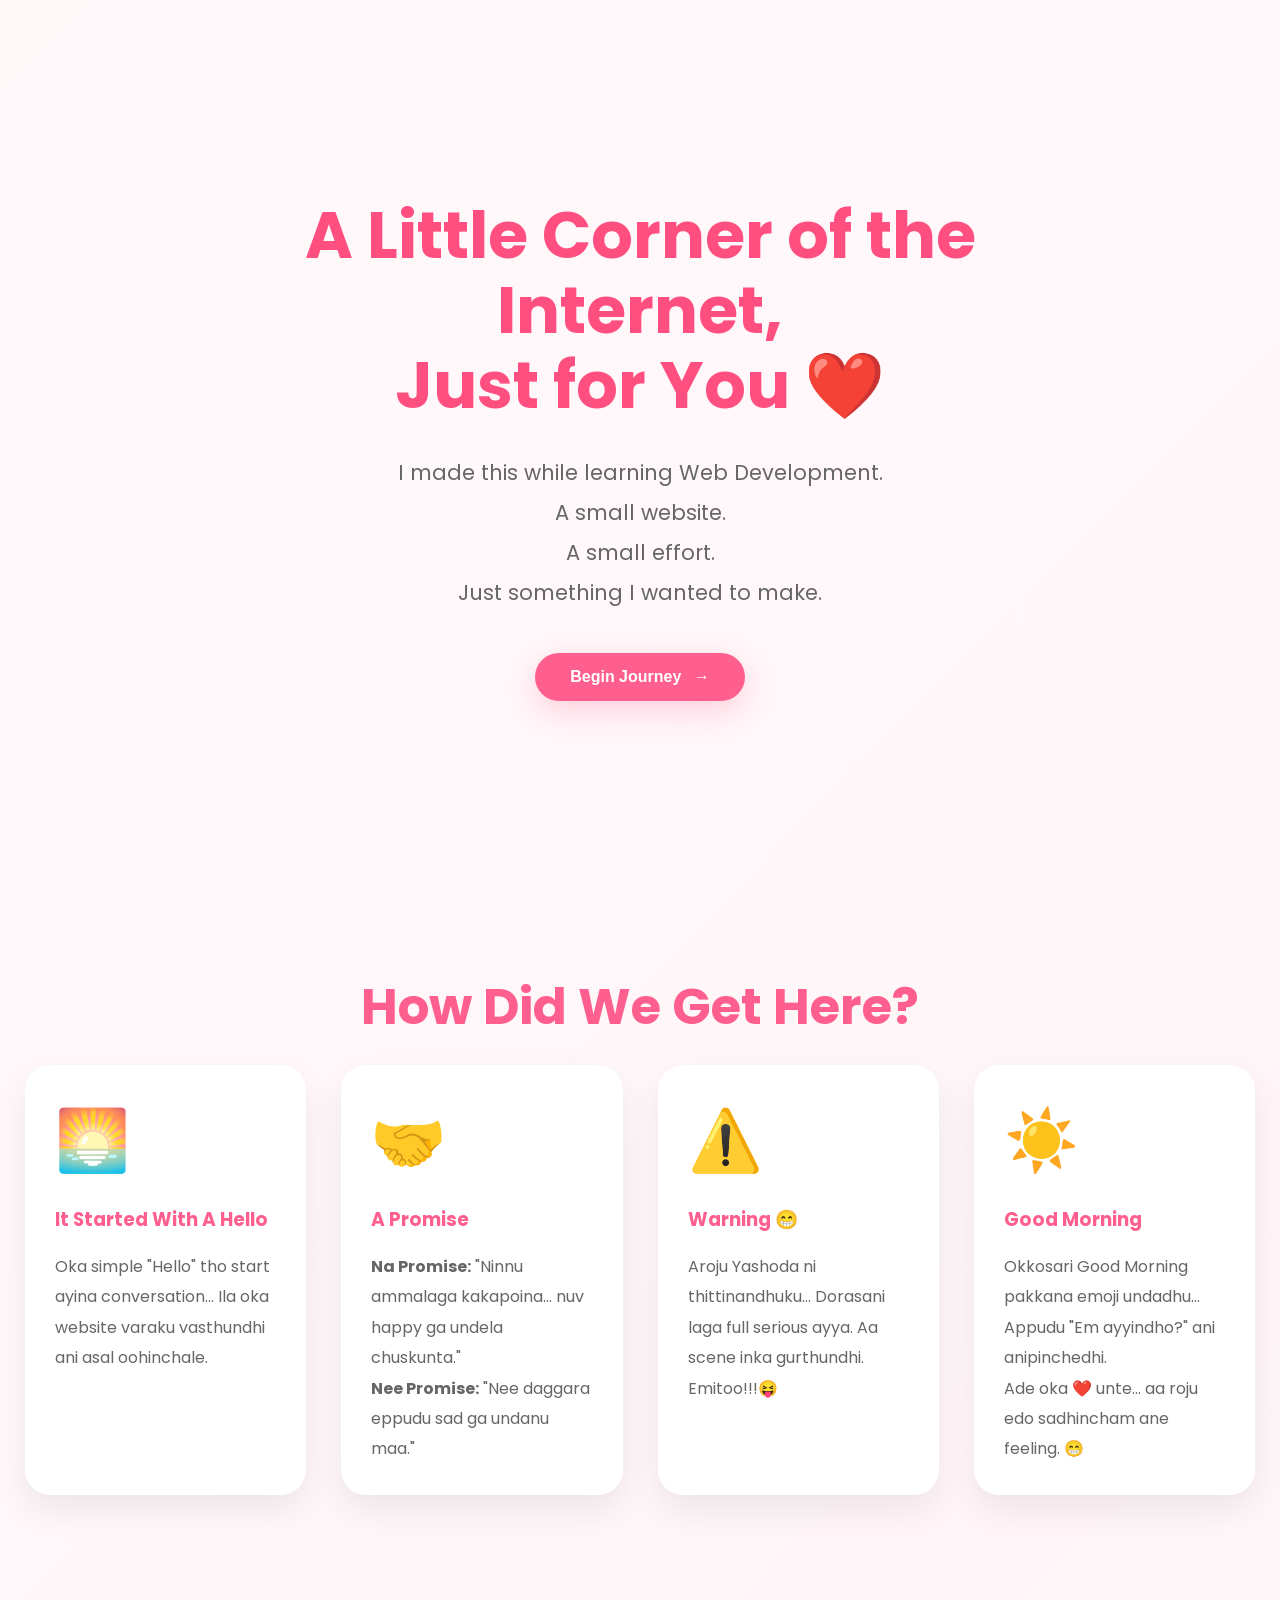
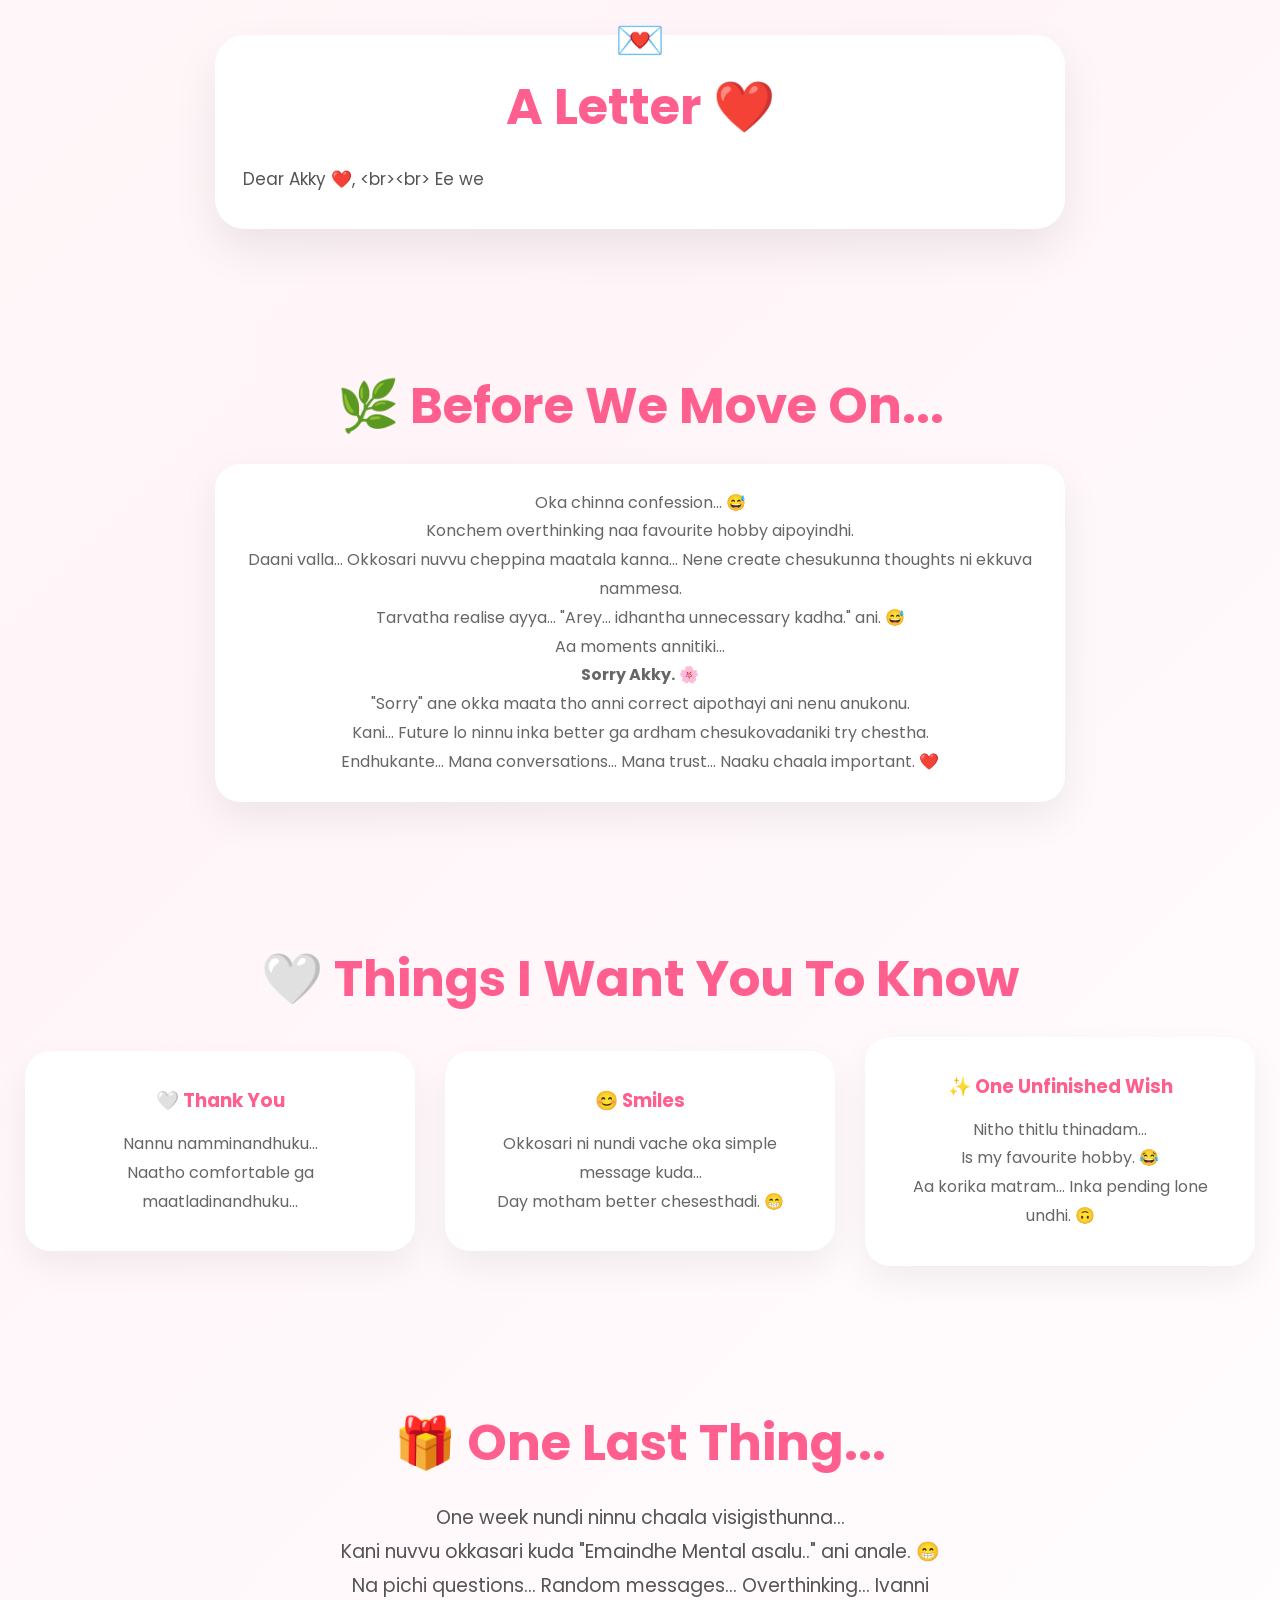
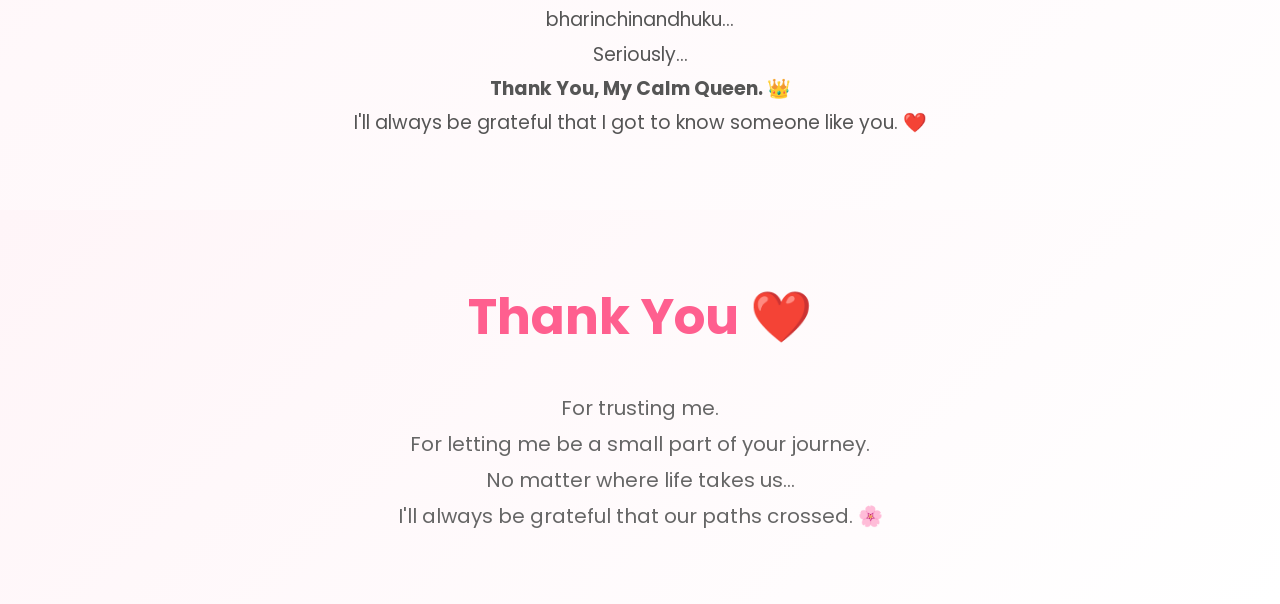
==== commit 0f072a3b: "Update index.html" ====
--- a/index.html
+++ b/index.html
@@ -1,8 +1,11 @@
 <!DOCTYPE html>
 <html lang="en">
+
 <head>
+
     <meta charset="UTF-8">
     <meta name="viewport" content="width=device-width, initial-scale=1.0">
+
     <title>For Executive Akky ❤️</title>
 
     <link rel="stylesheet" href="akky.css">
@@ -11,12 +14,10 @@
     <link rel="preconnect" href="https://fonts.gstatic.com" crossorigin>
 
     <link href="https://fonts.googleapis.com/css2?family=Poppins:wght@300;400;500;600;700&display=swap" rel="stylesheet">
+
 </head>
 
 <body>
-
-
-
 
 <!-- ================= HERO ================= -->
 
@@ -26,6 +27,7 @@
 
         <h1>
             A Little Corner of the Internet,
+            <br>
             Just for You ❤️
         </h1>
 
@@ -36,15 +38,23 @@
 
             <br>
 
-            A small website.<br>
-            A small effort.<br>
+            A small website.
+
+            <br>
+
+            A small effort.
+
+            <br>
+
             Just something I wanted to make.
+
         </p>
 
         <a href="#journey" class="journey-btn">
 
             Begin Journey
-            <span>&rarr;</span>
+
+            <span>→</span>
 
         </a>
 
@@ -53,16 +63,15 @@
 </section>
 
 
+
 <!-- ================= HOW DID WE GET HERE ================= -->
 
 <section id="journey" class="journey">
 
     <h2>How Did We Get Here?</h2>
 
-
     <div class="memory-container">
 
-
         <div class="memory-card">
 
             <div class="emoji">🌅</div>
@@ -75,12 +84,11 @@
 
                 Ila oka website varaku vasthundhi ani
 
-                appudu iddariki teliyadhu.
-
-            </p>
-
-        </div>
-
+                asal oohinchale.
+
+            </p>
+
+        </div>
 
 
         <div class="memory-card">
@@ -108,21 +116,24 @@
         </div>
 
 
-
         <div class="memory-card">
 
             <div class="emoji">⚠️</div>
 
-            <h3>Warning</h3>
-
-            <p>
-
-                Aroju Yashoda ni thittidhi inka gurthundhi 😂.Pedda dorasani laga react aina😝.
-
-            </p>
-
-        </div>
-
+            <h3>Warning 😁</h3>
+
+            <p>
+
+                Aroju Yashoda ni thittinandhuku...
+
+                Dorasani laga full serious ayya. 
+
+                Aa scene inka gurthundhi.
+                <br>Emitoo!!!😝
+
+            </p>
+
+        </div>
 
 
         <div class="memory-card">
@@ -135,7 +146,9 @@
 
                 Okkosari Good Morning pakkana emoji undadhu...
 
-                Appudu "Em ayyindho?"
+                Appudu
+
+                "Em ayyindho?"
 
                 ani anipinchedhi.
 
@@ -154,77 +167,112 @@
 </section>
 
 
+
 <!-- ================= LETTER ================= -->
 
 <section id="letter" class="letter">
 
     <div class="letter-box">
 
-        <h2> A Letter</h2>
+        <h2>A Letter ❤️</h2>
 
         <div class="letter-content">
 
             <p>
 
-                Dear Executive Akky ❤️,
+                Dear Akky ❤️,
+
+                <br><br>
 
                 Ee website open chesina ventane...
 
                 "Idhantha eppudu chesav?"
+
                 ani anukuni untavemo. 😅
 
+                <br>
+
                 Mundhe oka vishayam cheppali...
 
+                <br>
+
                 Nenu idhi evarini impress cheyyadaniki cheyyaledhu.
 
-                Ledha "Chudu...
+                <br>
+
+                Ledha...
+
+                "Chudu...
+
                 nenu nee kosam idhantha chesanu."
 
                 ani cheppadaniki kuda kaadhu.
 
-                Nenu express cheyyalanukunna konni feelings ni...
+                <br>
+
+                Nenu cheppalanukunna konni feelings ni...
 
                 Oka chinna website roopam lo cheppadaniki chesina prayatnam idhi.
 
+                <br>
+
                 Inka oka chinna secret... 😌
 
+                <br>
+
                 Nenu idhi cheyyadaniki separate ga time waste cheyyaledhu.
 
-                Nenu Web Development nerchukuntunna prati concept ni ikkade use chesa.
-
-                E madhya khali gane unna 
-                so aa time lo idhi build cheddam anipinchindhi.
+                <br>
+
+                Nenu Web Development nerchukuntunna prati concept ni...
+
+                Ikkade use chesa.
+
+                <br>
+
+                E madhya chala khali ga untunna so aa time lo idhi build cheddam anipinchindhi.
+
+                <br>
 
                 Bonus ga...
 
-                nuvvu navvithe chaalu. 😁
+                Nuvvu navvithe chaalu. 😁
+
+                <br>
 
                 Ee website lo unna prati section...
 
                 Mana madhya jarigina konni chinna moments ni gurthu cheskuntu chesa.
 
+                <br>
+
                 Life lo eppudu em jaruguthundo...
 
                 Evariki telidhu.
 
+                <br>
+
                 Kani...
 
-                Kontha mandhi manushulu mana life lo ochinandhuku matram
-
-                manam eppatiki grateful ga untam.
+                Kontha mandhi mana life loki ostharu...
+
+                Vallani marchipovadam kastam.
+
+                <br>
 
                 Naaku...
 
                 Nuvvu alanti oka person.
 
+                <br>
+
                 Andhuke...
 
                 Ee website.
 
+                <br>
+
                 Anthe. ❤️
-
-                Hope it brings at least one smile to your face. 🌸
-
             </p>
 
         </div>
@@ -233,166 +281,256 @@
 
 </section>
 
-
-
 <!-- ================= APOLOGY ================= -->
 
 <section id="apology" class="apology">
 
-<h2>🌿 Before We Move On...</h2>
-
-<div class="apology-box">
-
-<p>
-
-Oka chinna confession... 😅
-
-Konchem overthinking naa favourite hobby aipoyindhi.
-
-Daani valla...
-
-Okkosari nuvvu cheppina maatala kanna...
-
-Nene create chesukunna thoughts ni ekkuva nammesa.
-
-Appudu...
-
-Ninnu misunderstand chesukunna moments kuda unnayi.
-
-Tarvatha realise ayya...
-
-"Arey... idhantha unnecessary kadha."
-
-ani. 😅
-
-Aa moments annitiki...
-
-Simple ga...
-
-<b>Sorry Akky.</b> 🌸
-
-"Sorry" ane okka maata tho anni correct aipothayi ani nenu anukonu.
-
-Future lo...
-
-Ninnu inka better ga ardham chesukovadaniki try chestha.
-
-Endhukante...
-
-Mana conversations...
-
-Mana trust...
-
-Naaku chaala Important. ❤️
-
-</p>
+    <h2>🌿 Before We Move On...</h2>
+
+    <div class="apology-box">
+
+        <p>
+
+            Oka chinna confession... 😅
+
+            <br>
+
+            Konchem overthinking naa favourite hobby aipoyindhi.
+
+            <br>
+
+            Daani valla...
+
+            Okkosari nuvvu cheppina maatala kanna...
+
+            Nene create chesukunna thoughts ni ekkuva nammesa.
+
+            <br>
+
+            Tarvatha realise ayya...
+
+            "Arey... idhantha unnecessary kadha."
+
+            ani. 😅
+
+            <br>
+
+            Aa moments annitiki...
+
+            <br>
+
+            <strong>Sorry Akky.</strong> 🌸
+
+            <br>
+
+            "Sorry" ane okka maata tho anni correct aipothayi ani nenu anukonu.
+
+            <br>
+
+            Kani...
+
+            Future lo ninnu inka better ga ardham chesukovadaniki try chestha.
+
+            <br>
+
+            Endhukante...
+
+            Mana conversations...
+
+            Mana trust...
+
+            Naaku chaala important. ❤️
+
+        </p>
+
+    </div>
+
+</section>
+
+
+
+<!-- ================= THINGS I WANT YOU TO KNOW ================= -->
+
+<section id="thoughts" class="thoughts">
+
+    <h2>🤍 Things I Want You To Know</h2>
+
+    <div class="thought-container">
+
+        <div class="thought-card">
+
+            <h3>🤍 Thank You</h3>
+
+            <p>
+
+                Nannu namminandhuku...
+
+                <br>
+
+                Naatho comfortable ga maatladinandhuku...
+
+
+            </p>
+
+        </div>
+
+
+
+        <div class="thought-card">
+
+            <h3>😊 Smiles</h3>
+
+            <p>
+
+                Okkosari ni nundi vache
+
+                oka simple message kuda...
+
+                <br>
+
+                Day motham better chesesthadi. 😁
+
+            </p>
+
+        </div>
+
+
+
+        <div class="thought-card">
+
+            <h3>✨ One Unfinished Wish</h3>
+
+            <p>
+
+                Nitho thitlu thinadam...
+
+                <br>
+
+                Is my favourite hobby. 😂
+
+                <br>
+
+                Aa korika matram...
+
+                Inka pending lone undhi. 🙃
+
+            </p>
+
+        </div>
+
+    </div>
+
+</section>
+
+
+
+<!-- ================= ONE LAST THING ================= -->
+
+<section id="ending" class="ending">
+
+    <h2>🎁 One Last Thing...</h2>
+
+    <p>
+
+        One week nundi ninnu chaala visigisthunna...
+
+        <br>
+
+        Kani nuvvu okkasari kuda
+
+        "Emaindhe Mental asalu.." ani anale. 😁
+
+        <br>
+
+        Na pichi questions...
+
+        Random messages...
+
+        Overthinking...
+
+        Ivanni bharinchinandhuku...
+
+        <br>
+
+        Seriously...
+
+        <br>
+
+        <strong>Thank You, My Calm Queen. 👑</strong>
+
+        <br>
+
+        I'll always be grateful
+
+        that I got to know someone like you. ❤️
+
+    </p>
+
+</section>
+
+
+
+<!-- ================= THANK YOU ================= -->
+
+<section class="thank-you">
+
+    <h2>Thank You ❤️</h2>
+
+    <p>
+
+        For trusting me.
+
+        <br>
+
+        For letting me be
+
+        a small part of your journey.
+
+        <br>
+
+        No matter where life takes us...
+
+        <br>
+
+        I'll always be grateful
+
+        that our paths crossed.
+
+        🌸
+
+    </p>
+
+</section>
+
+
+
+<!-- ================= FINAL GOODBYE ================= -->
+
+<div class="black-screen">
+
+    <div class="black-content">
+
+        <h1>
+
+            Take Care,
+
+            <br>
+
+            Executive Akky ❤️
+
+        </h1>
+
+        <p>
+
+            — Mamatha 🌸
+
+        </p>
+
+    </div>
 
 </div>
 
-</section>
-
-
-<!-- ================= THINGS ================= -->
-
-<section id="thoughts" class="thoughts">
-
-<h2>🤍 Things I Want You To Know</h2>
-
-<div class="thought-container">
-
-<div class="thought-card">
-<h3>🤍 Thank You</h3>
-<p>Thank you...<br> Nannu namminandhuku.</p>
-</div>
-
-<div class="thought-card">
-<h3>😊 Smiles</h3>
-<p>Okkosari ni nundi vache simple message kuda day ni better chesedhi.</p>
-</div>
-
-<div class="thought-card">
-<h3>✨Unfinished Wish</h3>
-<p>Nitho Thitlu Thinadam is my favourite part😁. But aa korika inka alane undhi🙃. </p>
-</div>
-
-</div>
-
-</section>
-
-
-<!-- ================= ENDING ================= -->
-
-<section id="ending" class="ending">
-
-<h2>🎁 One Last Thing...</h2>
-
-<p>
--One week nundi ninnu chala visigisthunna, you better shut your mouth and accept this. 
-full yeddi yeddi chesthunna kada aina chudu nuvvu nannu emi analedhu💃🏼.
-Thank youu my Calm Queen 👑.
-I'll be always greatful to have you😎.
-
-</p>
-
-</section>
-
-
-
-<!-- ================= THANK YOU ================= -->
-
-<section class="thank-you">
-
-<h2>Thank You ❤️</h2>
-
-<p>
-
-For trusting me.
-
-For letting me be
-
-a small part of your journey.
-
-No matter where life takes us...
-
-I'll always be grateful that
-
-our paths crossed.
-
-🌸
-
-</p>
-
-</section>
-
-
-<!-- ================= FINAL GOODBYE ================= -->
-
-
-
-    <div class="black-screen">
-
-    <div class="black-content">
-
-        <h1>
-
-            Take Care,
-
-            <br>
-
-            Executive Akky. ❤️
-
-        </h1>
-
-        <p>
-
-            — Mamatha 🌸
-
-        </p>
-
-    </div>
-
-    </div>
+
 
 <script src="akky.js"></script>
 
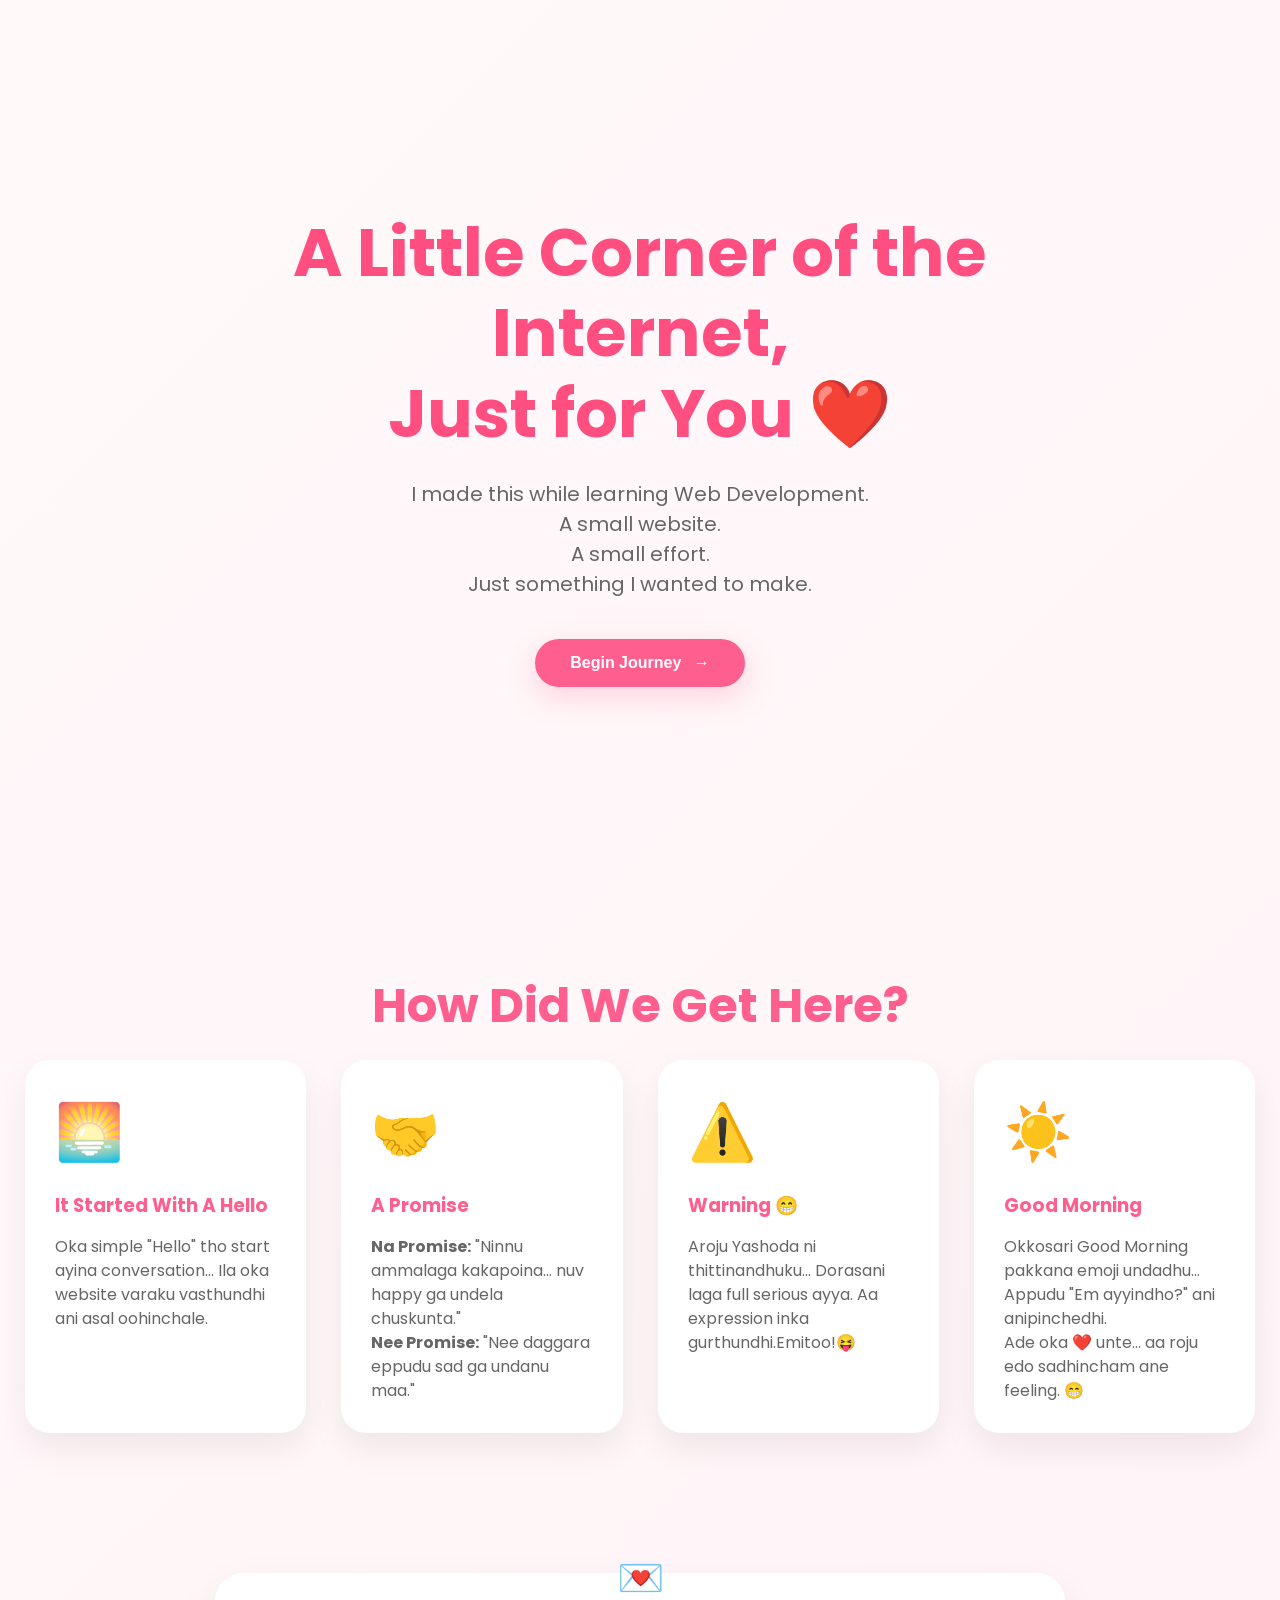
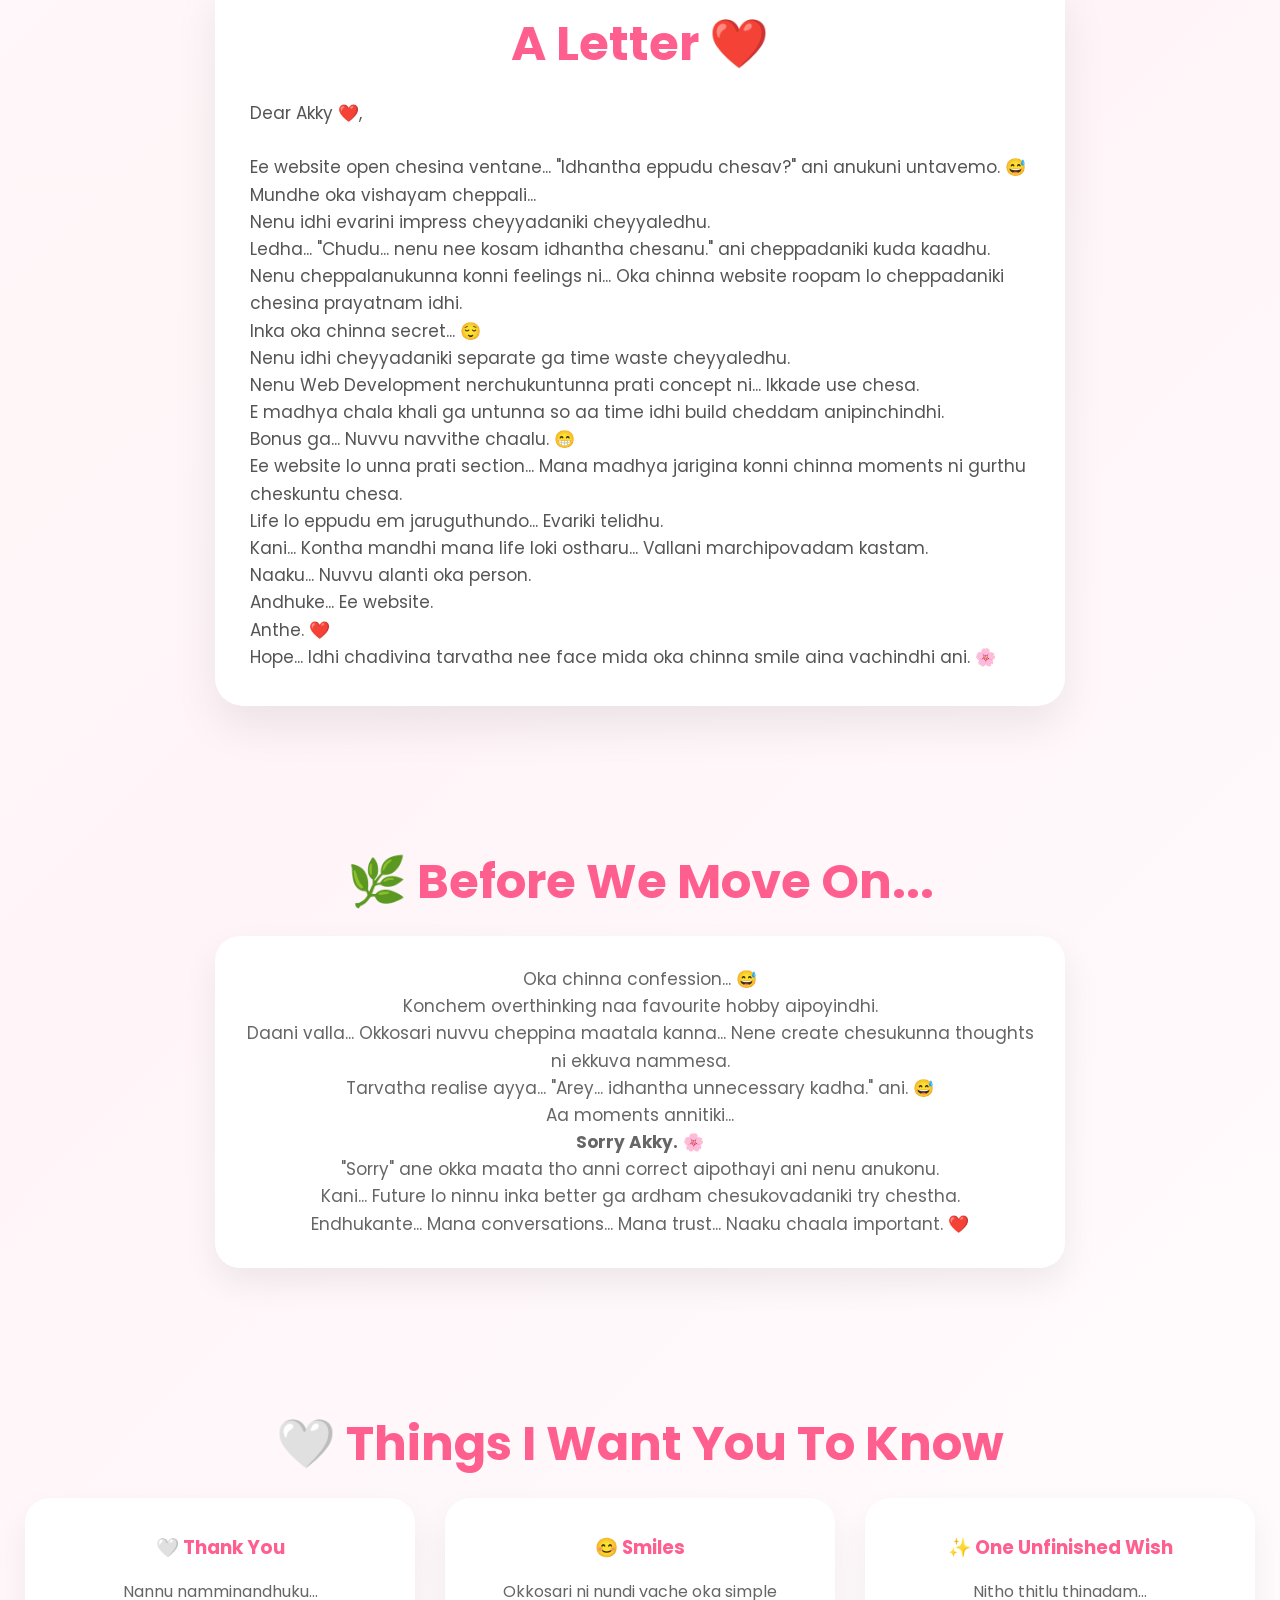
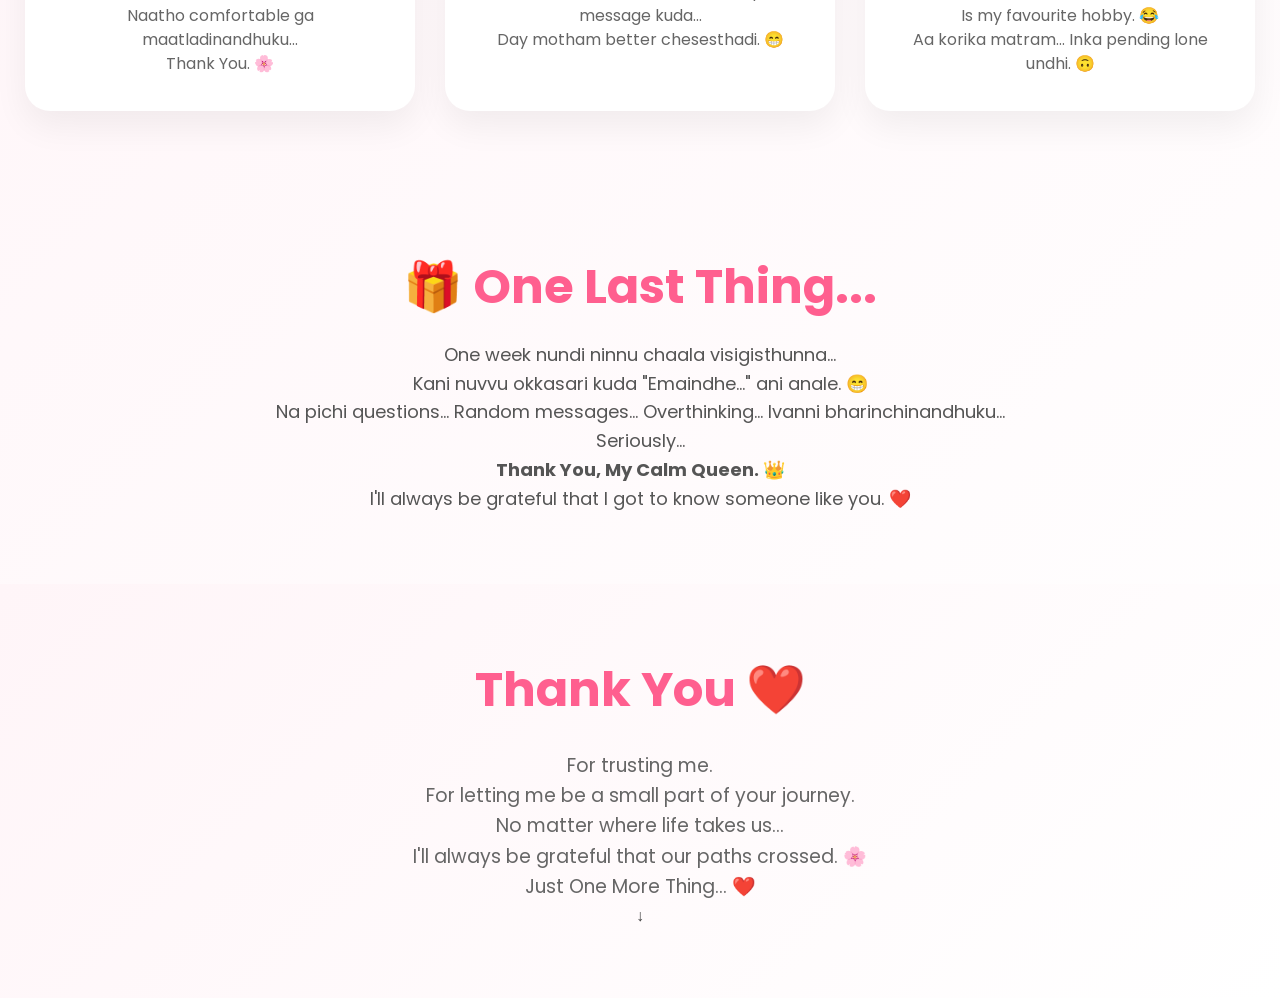
==== commit 0d1723b2: "Fix HTML formatting and add missing content" ====
--- a/index.html
+++ b/index.html
@@ -128,8 +128,7 @@
 
                 Dorasani laga full serious ayya. 
 
-                Aa scene inka gurthundhi.
-                <br>Emitoo!!!😝
+                Aa expression inka gurthundhi.Emitoo!😝
 
             </p>
 
@@ -230,7 +229,7 @@
 
                 <br>
 
-                E madhya chala khali ga untunna so aa time lo idhi build cheddam anipinchindhi.
+                E madhya chala khali ga untunna so aa time idhi build cheddam anipinchindhi.
 
                 <br>
 
@@ -273,6 +272,15 @@
                 <br>
 
                 Anthe. ❤️
+
+                <br>
+
+                Hope...
+
+                Idhi chadivina tarvatha
+
+                nee face mida oka chinna smile aina vachindhi ani. 🌸
+
             </p>
 
         </div>
@@ -369,6 +377,9 @@
 
                 Naatho comfortable ga maatladinandhuku...
 
+                <br>
+
+                Thank You. 🌸
 
             </p>
 
@@ -438,7 +449,7 @@
 
         Kani nuvvu okkasari kuda
 
-        "Emaindhe Mental asalu.." ani anale. 😁
+        "Emaindhe..." ani anale. 😁
 
         <br>
 
@@ -499,6 +510,20 @@
         🌸
 
     </p>
+
+    <div class="scroll-down">
+
+    <p class="surprise-text">
+        Just One More Thing... ❤️
+    </p>
+
+    <div class="arrow">
+
+        ↓
+
+    </div>
+
+</div>
 
 </section>
 
--- a/akky.css
+++ b/akky.css
@@ -29,7 +29,6 @@
 
 }
 
-
 /* ===========================
         HERO
 =========================== */
@@ -58,23 +57,23 @@
 
 .hero h1{
 
-    font-size:65px;
-
-    line-height:1.15;
+    font-size:clamp(2.5rem,6vw,4.2rem);
+
+    line-height:1.2;
 
     color:#ff4f81;
 
-    margin-bottom:30px;
+    margin-bottom:25px;
 
 }
 
 .hero p{
 
-    font-size:21px;
+    font-size:clamp(1rem,3vw,1.25rem);
 
     color:#666;
 
-    line-height:1.9;
+    line-height:1.5;
 
     margin-bottom:40px;
 
@@ -88,7 +87,7 @@
 
     background:#ff5f8f;
 
-    color:white;
+    color:#fff;
 
     padding:15px 35px;
 
@@ -96,34 +95,24 @@
 
     font-weight:600;
 
-    transition:.4s;
+    transition:.35s;
 
     box-shadow:0 10px 30px rgba(255,95,143,.25);
 
 }
 
+.journey-btn:hover{
+
+    background:#ff4377;
+
+    transform:translateY(-5px);
+
+}
+
 .journey-btn span{
 
     margin-left:8px;
 
-    transition:.3s;
-
-}
-
-.journey-btn:hover{
-
-    transform:translateY(-6px);
-
-    background:#ff4377;
-
-    box-shadow:0 20px 40px rgba(255,95,143,.35);
-
-}
-
-.journey-btn:hover span{
-
-    margin-left:15px;
-
 }
 
 /* ===========================
@@ -140,11 +129,11 @@
 
     text-align:center;
 
-    font-size:50px;
+    font-size:clamp(2rem,5vw,3rem);
 
     color:#ff5f8f;
 
-    margin-bottom:20px;
+    margin-bottom:18px;
 
 }
 
@@ -154,319 +143,243 @@
 
     color:#888;
 
-    margin-bottom:70px;
+    margin-bottom:60px;
+
+}
+
+/* ===========================
+      JOURNEY
+=========================== */
+
+.memory-container{
+
+    display:grid;
+
+    grid-template-columns:repeat(auto-fit,minmax(280px,1fr));
+
+    gap:35px;
+
+}
+
+.memory-card{
+
+    background:#fff;
+
+    padding:30px;
+
+    border-radius:25px;
+
+    box-shadow:0 15px 35px rgba(0,0,0,.07);
+
+    transition:.35s;
+
+}
+
+.memory-card:hover{
+
+    transform:translateY(-10px);
+
+    box-shadow:0 20px 45px rgba(255,95,143,.18);
+
+}
+
+.emoji{
+
+    font-size:55px;
+
+    margin-bottom:18px;
+
+}
+
+.memory-card h3{
+
+    color:#ff5f8f;
+
+    margin-bottom:15px;
+
+}
+
+.memory-card p{
+
+    line-height:1.5;
+
+    color:#666;
+
+}
+
+/* ===========================
+      LETTER
+=========================== */
+
+.letter{
+
+    display:flex;
+
+    justify-content:center;
+
+}
+
+.letter-box{
+
+    width:100%;
+
+    max-width:850px;
+
+    background:#fff;
+
+    padding:35px;
+
+    border-radius:28px;
+
+    box-shadow:0 20px 45px rgba(0,0,0,.08);
+
+    position:relative;
+
+}
+
+.letter-box::before{
+
+    content:"💌";
+
+    position:absolute;
+
+    top:-24px;
+
+    left:50%;
+
+    transform:translateX(-50%);
+
+    font-size:38px;
+
+}
+
+.letter-content{
+
+    margin-top:20px;
+
+}
+
+.letter-content p{
+
+    font-size:17px;
+
+    line-height:1.6;
+
+    color:#555;
+
+}
+
+/* ===========================
+        APOLOGY
+=========================== */
+
+.apology{
+
+    text-align:center;
+
+}
+
+.apology-box{
+
+    max-width:850px;
+
+    margin:auto;
+
+    background:#fff;
+
+    padding:30px;
+
+    border-radius:25px;
+
+    box-shadow:0 15px 35px rgba(0,0,0,.07);
+
+}
+
+.apology-box p{
+
+    color:#666;
+
+    line-height:1.6;
+
+    font-size:17px;
+
+}
+
+/* ===========================
+      THOUGHTS
+=========================== */
+
+.thought-container{
+
+    display:grid;
+
+    grid-template-columns:repeat(auto-fit,minmax(250px,1fr));
+
+    gap:30px;
+
+}
+
+.thought-card{
+
+    background:#fff;
+
+    padding:35px;
+
+    border-radius:25px;
+
+    text-align:center;
+
+    box-shadow:0 15px 35px rgba(0,0,0,.06);
+
+    transition:.35s;
+
+}
+
+.thought-card:hover{
+
+    transform:translateY(-10px);
+
+    box-shadow:0 20px 40px rgba(255,95,143,.18);
+
+}
+
+.thought-card h3{
+
+    color:#ff5f8f;
+
+    margin-bottom:18px;
+
+}
+
+.thought-card p{
+
+    color:#666;
+
+    line-height:1.5;
+
+}
+
+/* ===========================
+        ENDING
+=========================== */
+
+.ending{
+
+    text-align:center;
+
+}
+
+.ending p{
+
+    max-width:750px;
+
+    margin:auto;
+
+    color:#555;
+
+    line-height:1.6;
 
     font-size:18px;
-
-}
-
-/* ===========================
-      JOURNEY
-=========================== */
-
-.memory-container{
-
-    display:grid;
-
-    grid-template-columns:repeat(auto-fit,minmax(280px,1fr));
-
-    gap:35px;
-    width:100%;
-
-}
-
-.memory-card{
-
-    background:white;
-    width:100%;
-    max-width:420px;
-
-    padding:30px;
-
-    border-radius:25px;
-
-    transition:.4s;
-
-    box-shadow:0 15px 35px rgba(0,0,0,.07);
-
-    cursor:pointer;
-
-    position:relative;
-
-    overflow:hidden;
-
-}
-
-.memory-card::before{
-
-    content:"";
-
-    position:absolute;
-
-    width:100%;
-
-    height:5px;
-
-    left:0;
-
-    top:0;
-
-    background:#ff5f8f;
-
-    transform:scaleX(0);
-
-    transition:.4s;
-
-}
-
-.memory-card:hover::before{
-
-    transform:scaleX(1);
-
-}
-
-.memory-card:hover{
-
-    transform:translateY(-12px);
-
-    box-shadow:0 20px 45px rgba(255,95,143,.20);
-
-}
-
-.emoji{
-
-    font-size:60px;
-
-    margin-bottom:20px;
-
-}
-
-.memory-card h3{
-
-    color:#ff5f8f;
-
-    margin-bottom:18px;
-
-}
-
-.memory-card p{
-
-    line-height:1.9;
-
-    color:#666;
-
-}
-
-/* Cute random rotation */
-
-.memory-card:nth-child(1){
-
-    transform:rotate(-2deg);
-
-}
-
-.memory-card:nth-child(2){
-
-    transform:rotate(2deg);
-
-}
-
-.memory-card:nth-child(3){
-
-    transform:rotate(-1deg);
-
-}
-
-.memory-card:nth-child(4){
-
-    transform:rotate(2deg);
-
-}
-
-.memory-card:nth-child(1):hover,
-.memory-card:nth-child(2):hover,
-.memory-card:nth-child(3):hover,
-.memory-card:nth-child(4):hover{
-
-    transform:translateY(-12px) rotate(0deg);
-
-}
-/* ===========================
-        LETTER
-=========================== */
-
-.letter{
-
-    display:flex;
-
-    justify-content:center;
-
-    align-items:center;
-
-}
-
-.letter-box{
-    width:100%;
-
-    max-width:850px;
-
-    background:white;
-
-    padding:35px 28px;
-
-    border-radius:30px;
-
-    box-shadow:0 20px 45px rgba(0,0,0,.08);
-
-    position:relative;
-
-}
-
-.letter-box::before{
-
-    content:"💌";
-
-    position:absolute;
-
-    top:-25px;
-
-    left:50%;
-
-    transform:translateX(-50%);
-
-    font-size:40px;
-
-}
-
-.letter-content{
-
-    margin-top:20px;
-
-}
-
-.letter-content p{
-
-    line-height:1.7;
-
-    color:#555;
-
-    font-size:17px;
-
-}
-
-/* ===========================
-        APOLOGY
-=========================== */
-
-.apology{
-
-    text-align:center;
-
-}
-
-.apology-box{
-
-    max-width:850px;
-
-    margin:auto;
-
-    background:#fff;
-
-    padding:25px;
-
-    border-radius:25px;
-
-    box-shadow:0 15px 40px rgba(0,0,0,.07);
-
-}
-
-.apology-box p{
-
-    line-height:1.8;
-
-    color:#666;
-
-}
-
-/* ===========================
-        THOUGHTS
-=========================== */
-
-.thought-container{
-
-    display:grid;
-
-    grid-template-columns:repeat(auto-fit,minmax(240px,1fr));
-
-    gap:30px;
-    width: 100%;
-
-}
-
-.thought-card{
-
-    background:white;
-    width:100%;
-    max-width: 420px;
-    margin: auto;
-
-    padding:35px;
-
-    border-radius:25px;
-
-    text-align:center;
-
-    transition:.35s;
-
-    box-shadow:0 15px 35px rgba(0,0,0,.06);
-
-}
-
-.thought-card:hover{
-
-    transform:translateY(-10px);
-
-    box-shadow:0 20px 40px rgba(255,95,143,.18);
-
-}
-
-.thought-card h3{
-
-    color:#ff5f8f;
-
-    margin-bottom:15px;
-
-}
-
-.thought-card p{
-
-    color:#666;
-
-    line-height:1.8;
-
-}
-
-/* ===========================
-        ENDING
-=========================== */
-
-.ending{
-
-    text-align:center;
-
-}
-
-.ending p{
-
-    max-width:750px;
-
-    margin:auto;
-
-    line-height:1.8;
-
-    font-size:19px;
-
-    color:#555;
 
 }
 
@@ -488,218 +401,180 @@
 
 .thank-you h2{
 
-    margin-bottom:35px;
+    margin-bottom:25px;
 
 }
 
 .thank-you p{
 
-    font-size:20px;
-
     color:#666;
 
-    line-height:1.8;
-
-}
-
-/* ===========================
-      SCROLL ANIMATION
+    line-height:1.6;
+
+    font-size:19px;
+
+}
+
+/* ===========================
+      REVEAL ANIMATION
 =========================== */
 
 .memory-card,
+.letter-box,
+.apology-box,
 .thought-card,
+.ending,
+.thank-you{
+
+    opacity:0;
+
+    transform:translateY(40px);
+
+    transition:all .8s ease;
+
+}
+
+.show{
+
+    opacity:1 !important;
+
+    transform:translateY(0) !important;
+
+}
+
+/* ===========================
+      BLACK SCREEN
+=========================== */
+
+.black-screen{
+
+    position:fixed;
+
+    inset:0;
+
+    background:#000;
+
+    display:flex;
+
+    justify-content:center;
+
+    align-items:center;
+
+    text-align:center;
+
+    opacity:0;
+
+    visibility:hidden;
+
+    transition:opacity 2s ease;
+
+    z-index:9999;
+
+}
+
+.black-screen.show{
+
+    opacity:1;
+
+    visibility:visible;
+
+}
+
+.black-content h1{
+
+    color:#fff;
+
+    font-size:42px;
+
+    line-height:1.3;
+
+    opacity:0;
+
+    transform:translateY(30px);
+
+    transition:1.5s;
+
+}
+
+.black-screen.show .black-content h1{
+
+    opacity:1;
+
+    transform:translateY(0);
+
+}
+
+.black-content p{
+
+    margin-top:25px;
+
+    color:#aaa;
+
+    font-size:18px;
+
+}
+
+/* ===========================
+      RESPONSIVE
+=========================== */
+
+@media(max-width:768px){
+
+section{
+
+    padding:60px 20px;
+
+}
+
+.hero{
+
+    padding:35px 20px;
+
+}
+
+.memory-container,
+.thought-container{
+
+    grid-template-columns:1fr;
+
+}
+
+.memory-card,
+.thought-card{
+
+    max-width:100%;
+
+}
+
 .letter-box,
 .apology-box{
 
-    transition:.6s;
-
-}
-
-.memory-card:hover,
-.thought-card:hover{
-
-    transform:translateY(-10px);
-
-}
-
-/* ===========================
-      RESPONSIVE
-=========================== */
-
-@media (max-width:768px){
-
-.hero{
-
-padding:40px 20px;
-
-}
-
-.hero h1{
-
-font-size:2.4rem;
-
-}
-
-.hero p{
-
-font-size:1rem;
-
-}
-
-.journey-btn{
-
-padding:14px 26px;
-
-font-size:15px;
-
-}
-
-section{
-
-padding:60px 20px;
-
-}
-
-section h2{
-
-font-size:2rem;
-
-}
-
-.memory-container,
-.thought-container{
-
-grid-template-columns:1fr;
-
-}
-
-.memory-card,
-.thought-card{
-
-max-width:100%;
-
-}
-
-.letter-box,
-.apology-box{
-
-padding:25px;
+    padding:25px;
 
 }
 
 .letter-content p,
 .apology-box p,
+.thought-card p,
 .ending p,
 .thank-you p{
 
-font-size:16px;
-
-line-height:1.8;
-
-}
-
-.goodbye-content h1{
-
-font-size:2rem;
-
-}
-
-.signature{
-
-font-size:16px;
-
-}
-
-}
-/* ===========================
-      CINEMATIC ENDING
-=========================== */
-
-.black-screen{
-
-    position:fixed;
-
-    top:0;
-    left:0;
-
-    width:100%;
-    height:100vh;
-
-    background:#000;
-
-    display:flex;
-
-    justify-content:center;
-    align-items:center;
-
-    opacity:0;
-    visibility:hidden;
-
-    transition:opacity 2s ease;
-
-    z-index:99999;
-
-}
-
-.black-screen.show{
-
-    opacity:1;
-    visibility:visible;
-
-}
-
-.black-content{
-
-    text-align:center;
-
-    color:white;
+    font-size:16px;
+
+    line-height:1.5;
 
 }
 
 .black-content h1{
 
-    font-size:45px;
-
-    line-height:1.5;
-
-    opacity:0;
-
-    transform:translateY(30px);
-
-    transition:1.5s;
-
-}
-
-.black-screen.show h1{
-
-    opacity:1;
-
-    transform:translateY(0);
+    font-size:30px;
 
 }
 
 .black-content p{
 
-    margin-top:35px;
-
-    color:#aaa;
-
-    font-size:20px;
-
-}
-
-@media(max-width:768px){
-
-.black-content h1{
-
-font-size:32px;
-
-}
-
-.black-content p{
-
-font-size:17px;
-
-}
-
-}
+    font-size:16px;
+
+}
+
+}
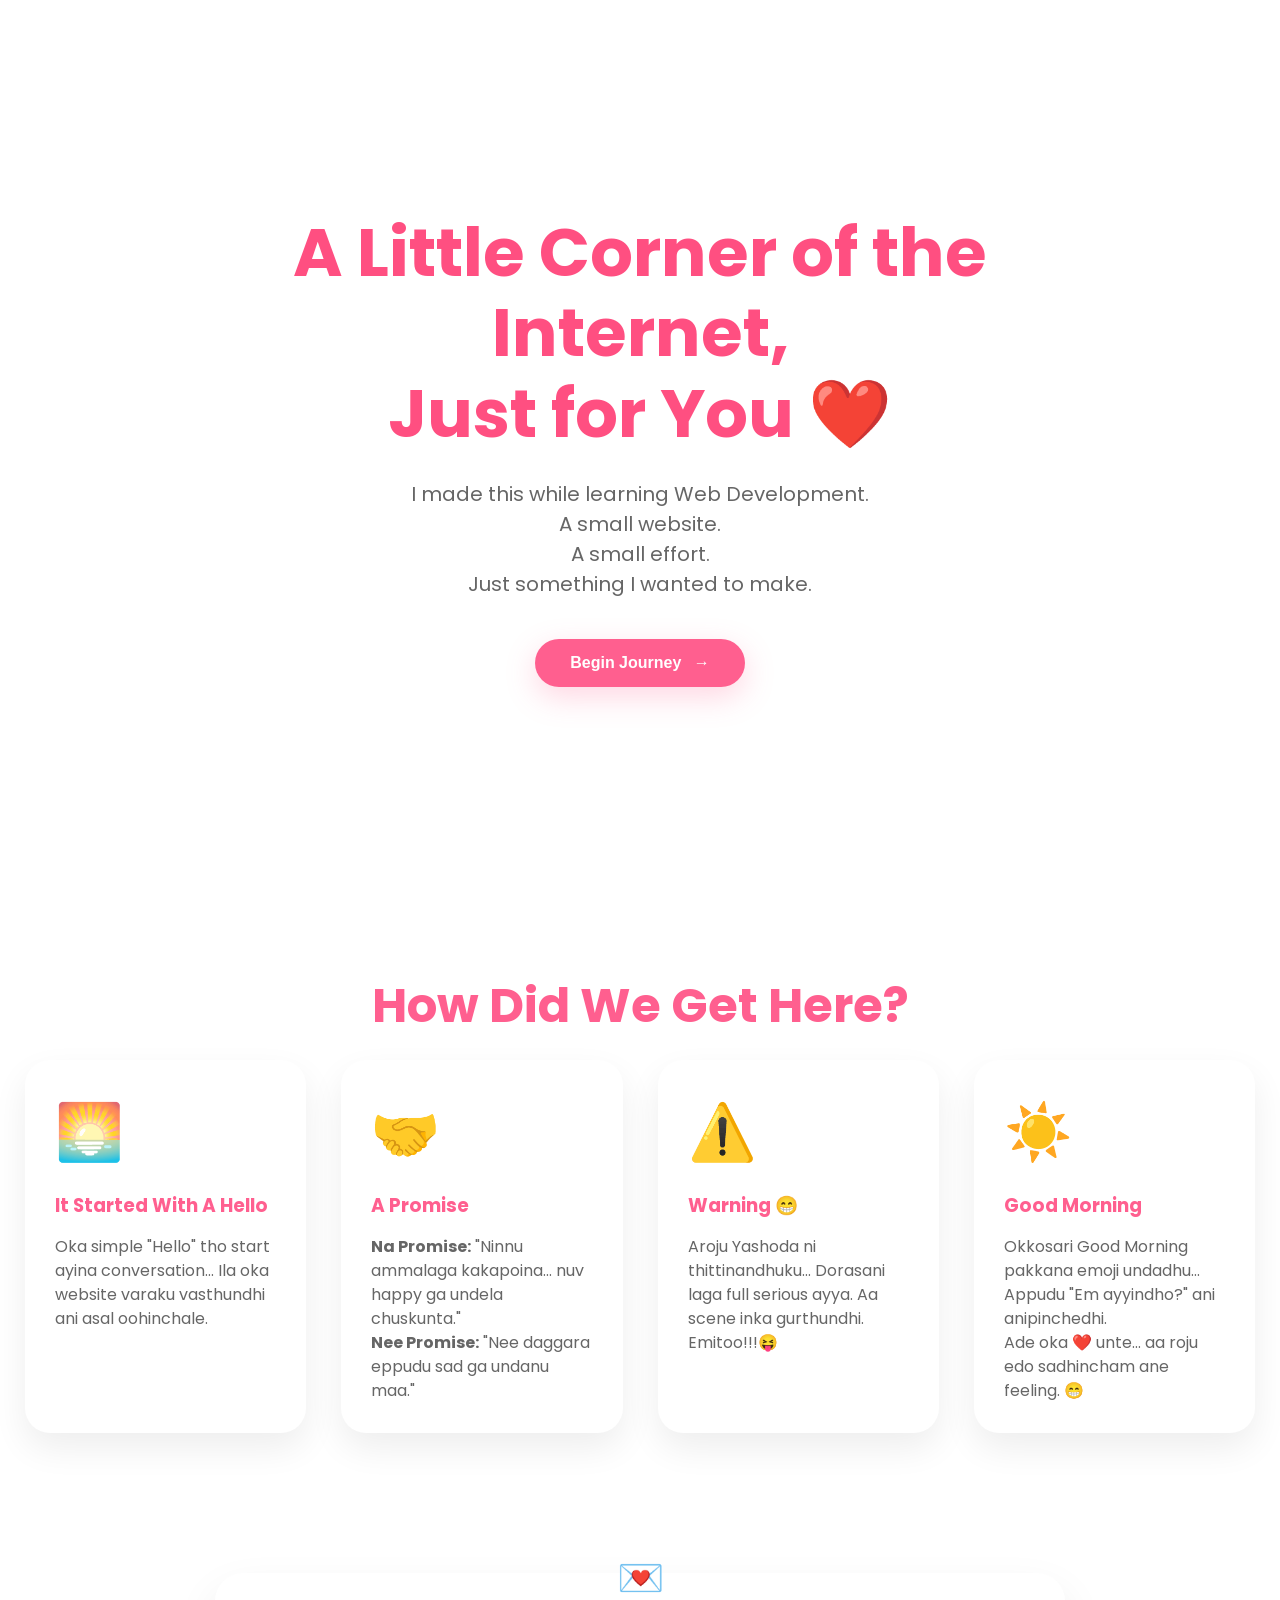
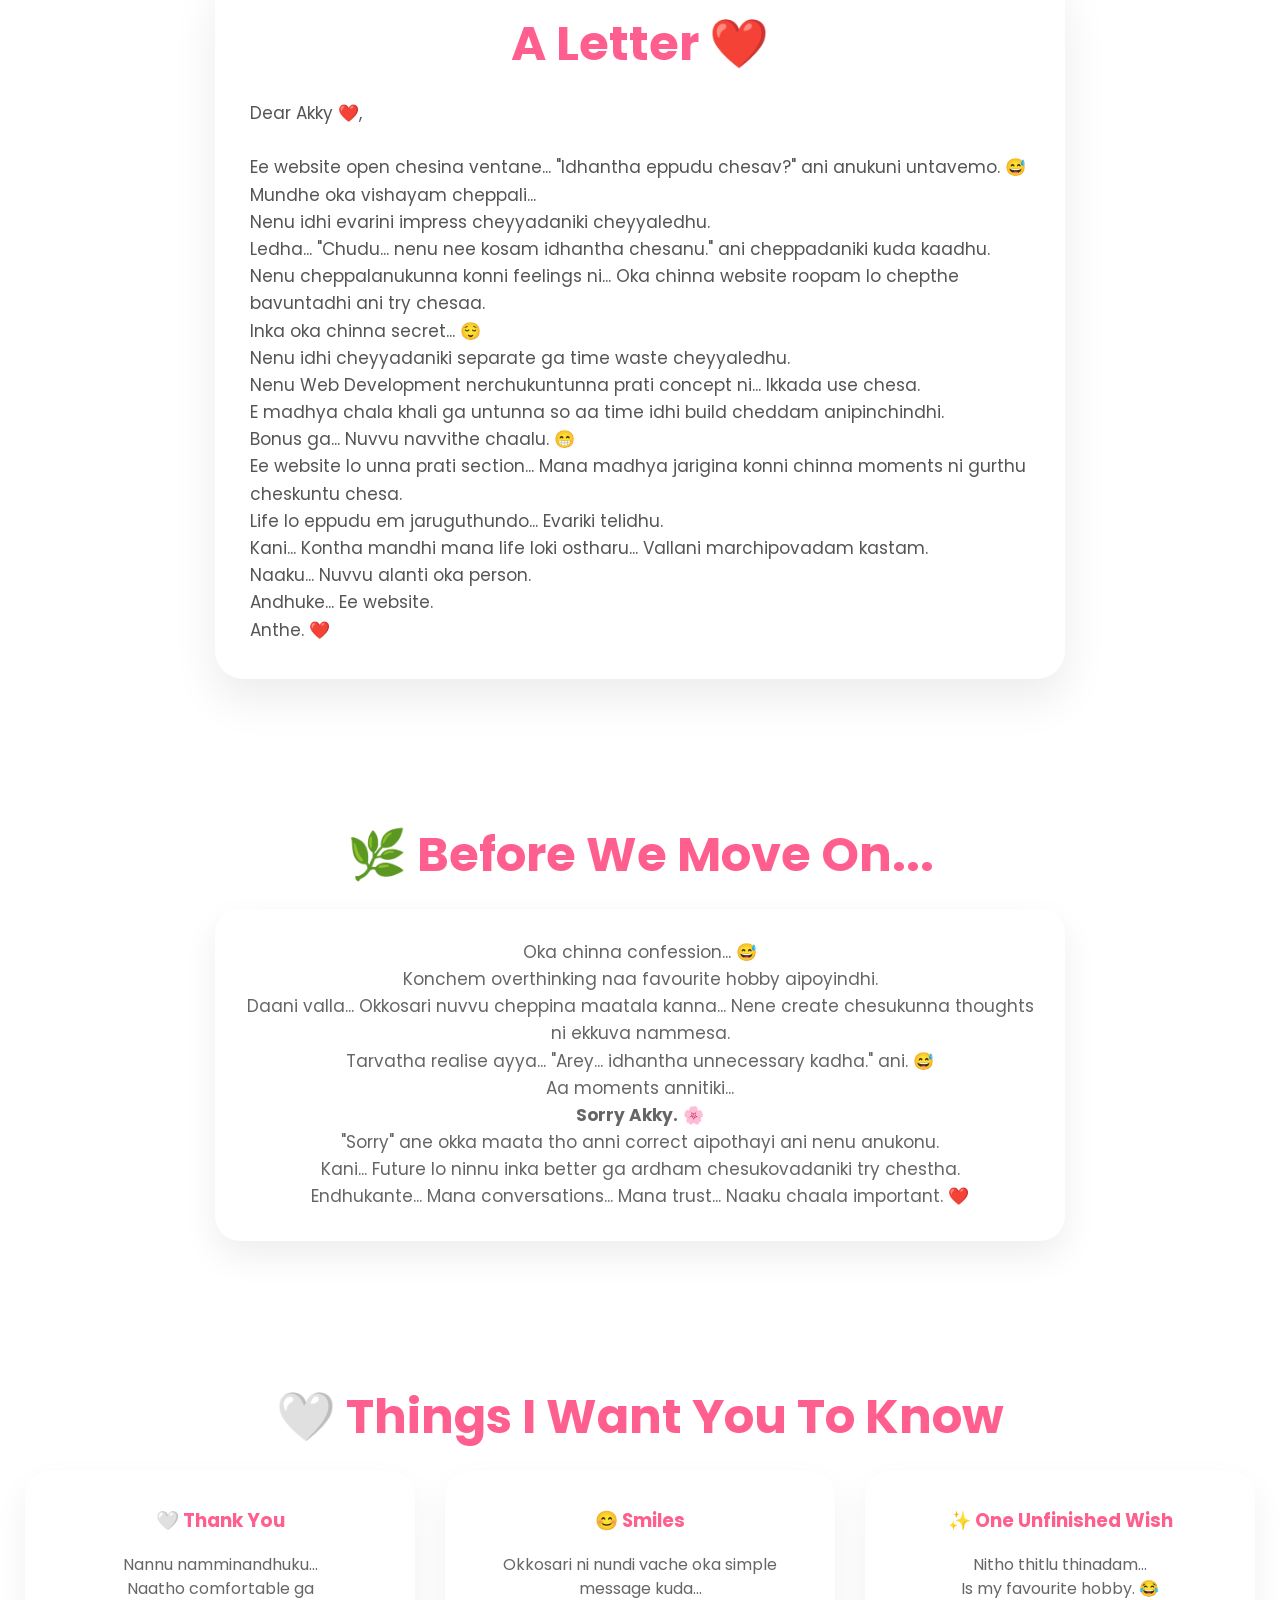
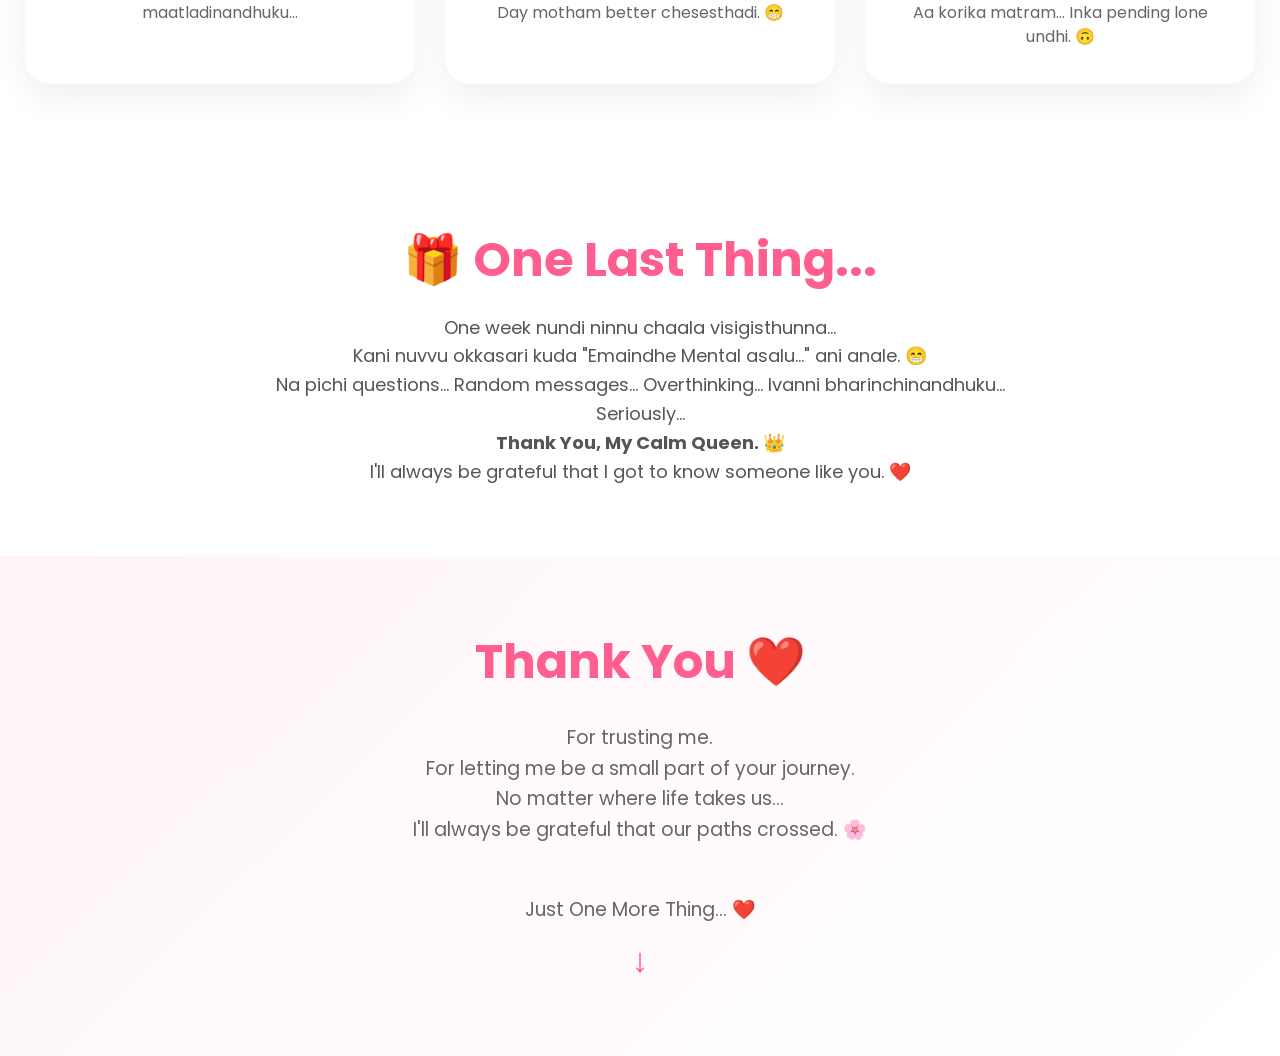
==== commit a957e8e8: "Update index.html" ====
--- a/index.html
+++ b/index.html
@@ -128,7 +128,8 @@
 
                 Dorasani laga full serious ayya. 
 
-                Aa expression inka gurthundhi.Emitoo!😝
+                Aa scene inka gurthundhi.<br>
+Emitoo!!!😝
 
             </p>
 
@@ -211,7 +212,7 @@
 
                 Nenu cheppalanukunna konni feelings ni...
 
-                Oka chinna website roopam lo cheppadaniki chesina prayatnam idhi.
+                Oka chinna website roopam lo chepthe bavuntadhi ani try chesaa.
 
                 <br>
 
@@ -225,7 +226,7 @@
 
                 Nenu Web Development nerchukuntunna prati concept ni...
 
-                Ikkade use chesa.
+                Ikkada use chesa.
 
                 <br>
 
@@ -271,15 +272,8 @@
 
                 <br>
 
-                Anthe. ❤️
-
-                <br>
-
-                Hope...
-
-                Idhi chadivina tarvatha
-
-                nee face mida oka chinna smile aina vachindhi ani. 🌸
+                Anthe. ❤️+
 
             </p>
 
@@ -377,9 +371,6 @@
 
                 Naatho comfortable ga maatladinandhuku...
 
-                <br>
-
-                Thank You. 🌸
 
             </p>
 
@@ -449,7 +440,7 @@
 
         Kani nuvvu okkasari kuda
 
-        "Emaindhe..." ani anale. 😁
+        "Emaindhe Mental asalu..." ani anale. 😁
 
         <br>
 
--- a/akky.css
+++ b/akky.css
@@ -18,9 +18,9 @@
 
     background:linear-gradient(
         135deg,
-        #fff9fa,
-        #fff5f8,
-        #ffffff
+        #fff9fa ,
+        #d1a9b5,
+        #ffffff,
     );
 
     color:#444;
@@ -578,3 +578,69 @@
 }
 
 }
+
+/* ===========================
+      SCROLL DOWN
+=========================== */
+
+.scroll-down{
+
+    margin-top:50px;
+
+    text-align:center;
+
+    color:#888;
+
+}
+
+.surprise-text{
+
+    font-size:18px;
+
+    margin-bottom:10px;
+
+    color:#777;
+
+}
+
+.arrow{
+
+    font-size:34px;
+
+    color:#ff5f8f;
+
+    animation:bounce 1.5s infinite;
+
+}
+
+@keyframes bounce{
+
+    0%,100%{
+
+        transform:translateY(0);
+
+    }
+
+    50%{
+
+        transform:translateY(10px);
+
+    }
+
+}
+
+@media(max-width:768px){
+
+.surprise-text{
+
+font-size:16px;
+
+}
+
+.arrow{
+
+font-size:30px;
+
+}
+
+}
